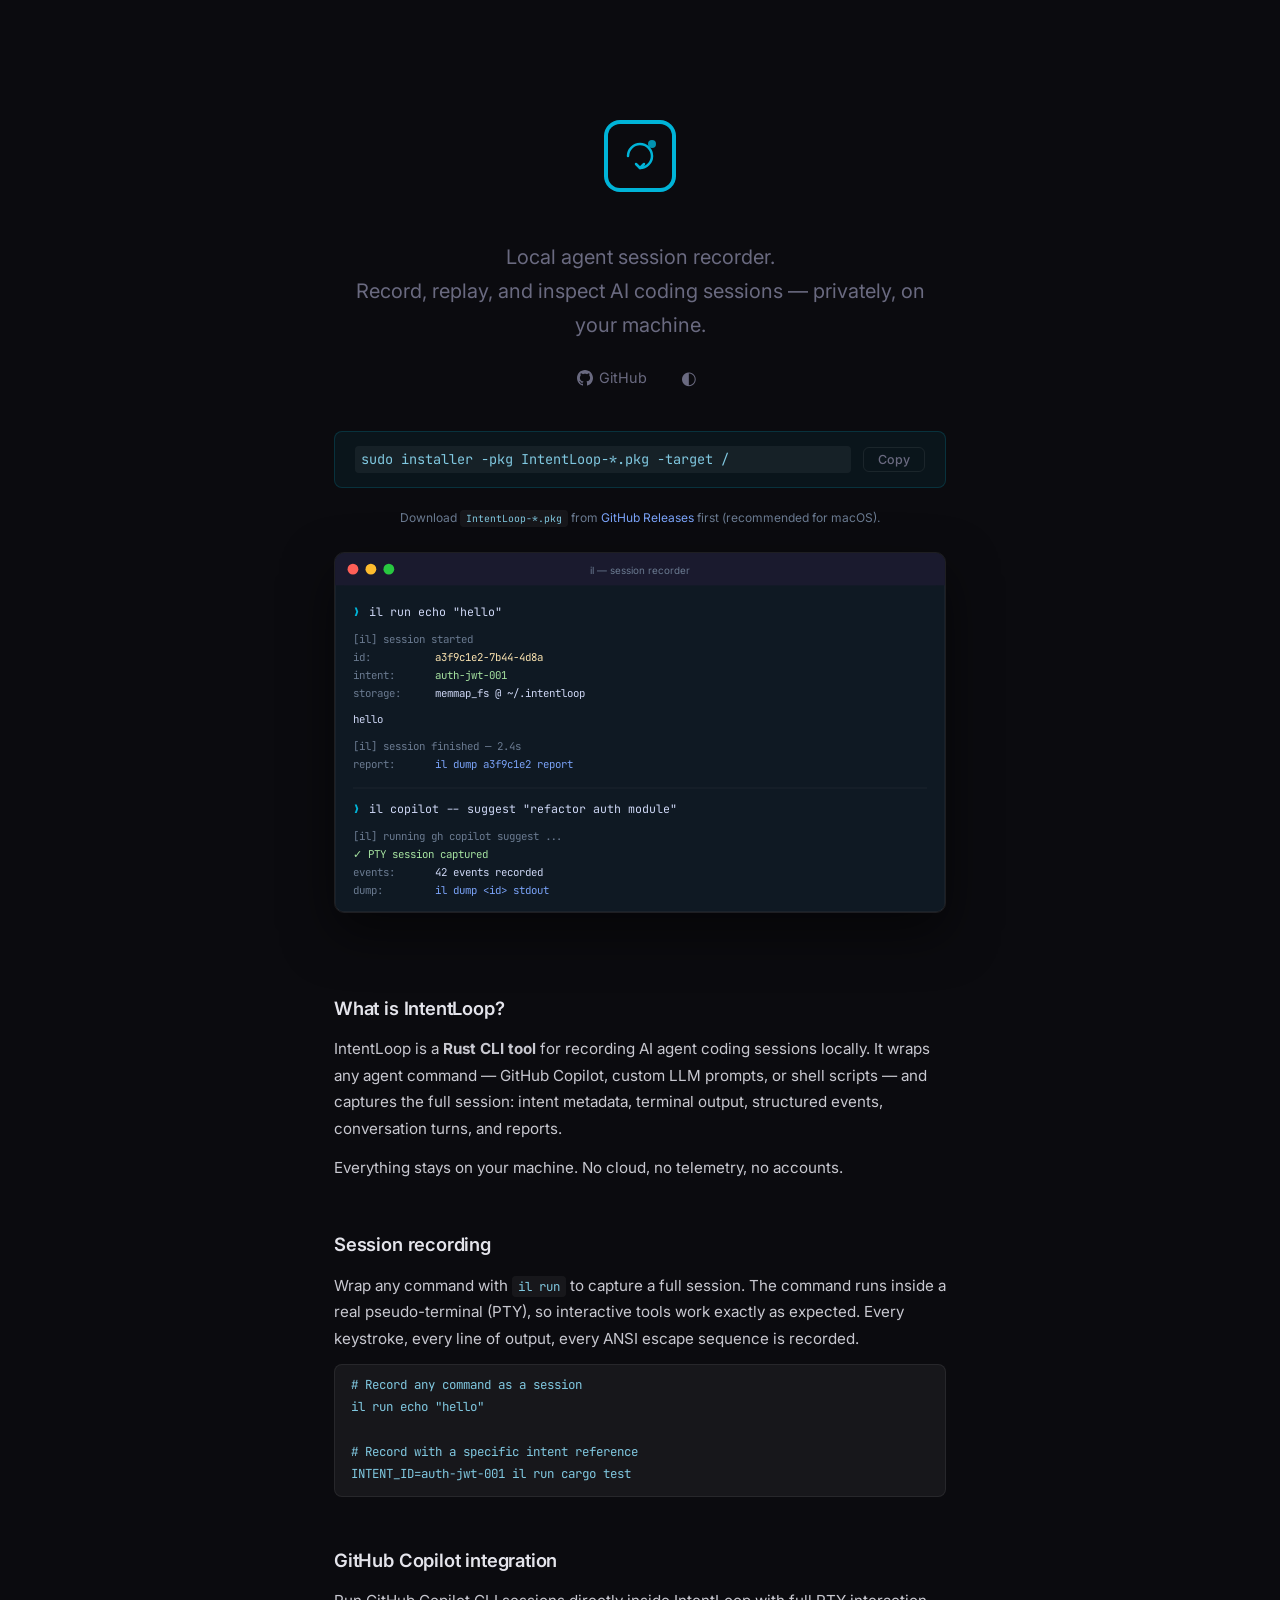
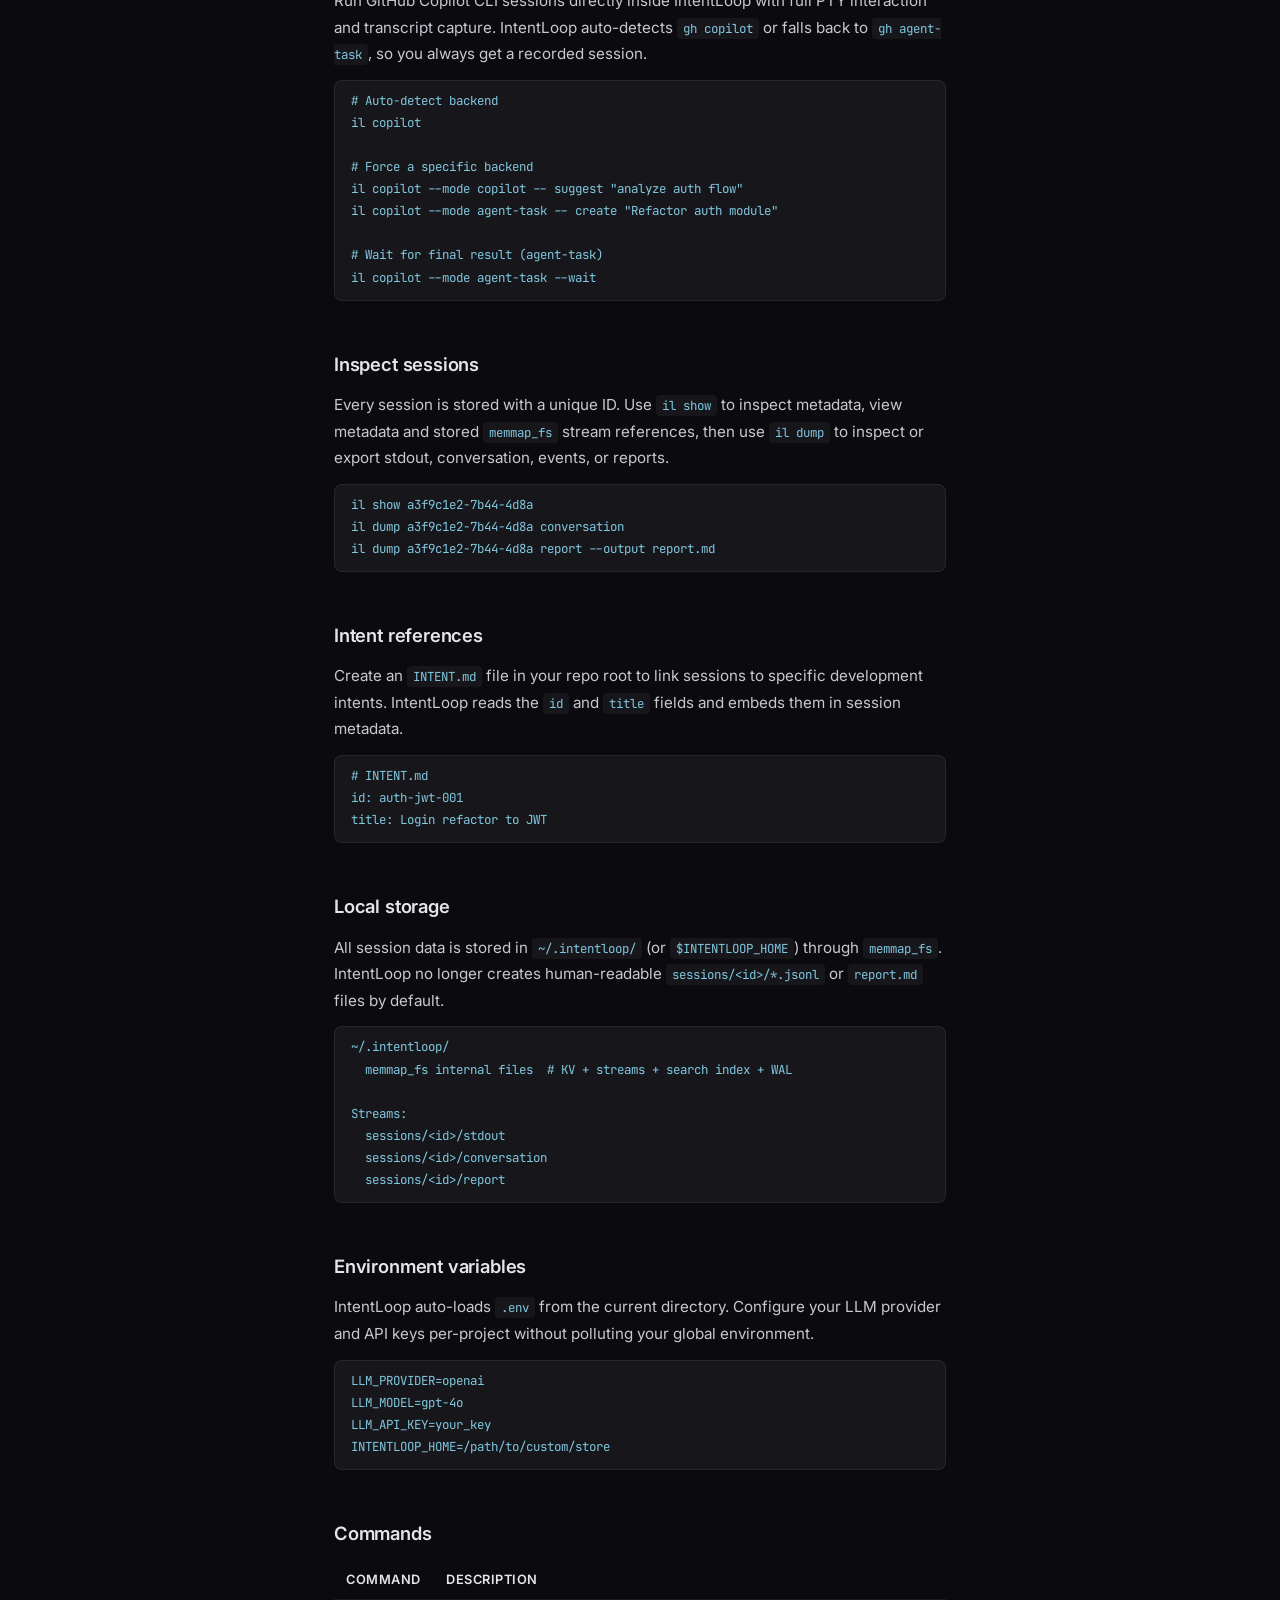
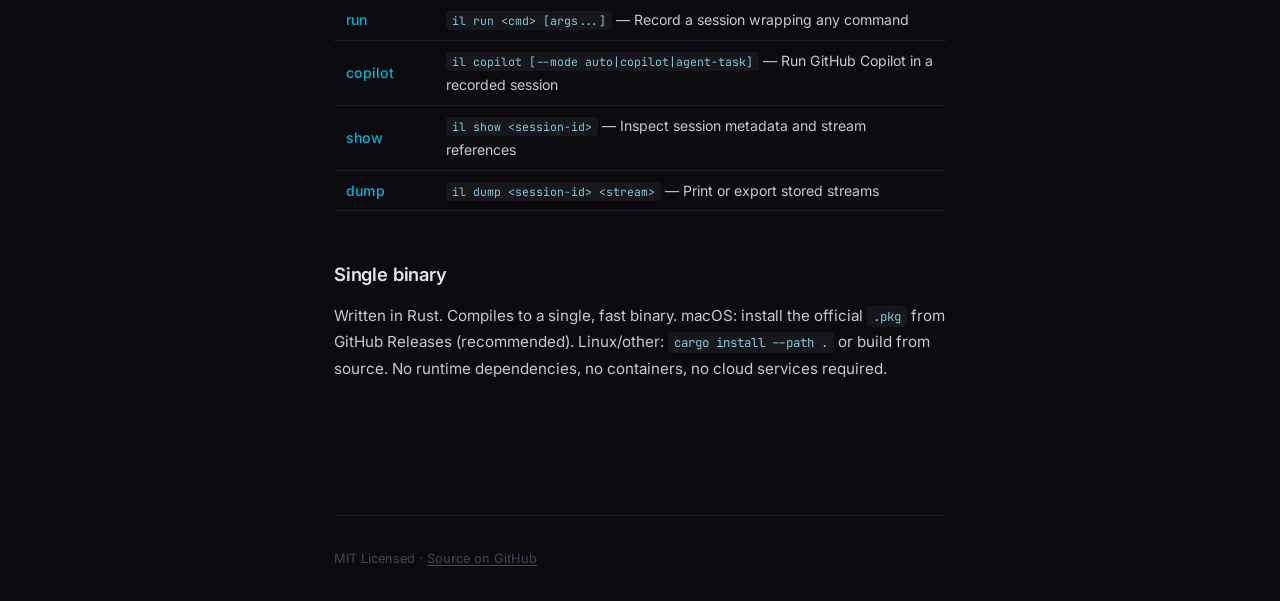
==== web/index.html @ 2d3e86d3 "Release v0.4.0 memmap storage" ====
<!DOCTYPE html>
<html lang="en" data-theme="dark">
<head>
  <meta charset="UTF-8">
  <meta name="viewport" content="width=device-width, initial-scale=1.0">
  <title>IntentLoop · Local Agent Session Recorder</title>
  <meta name="description" content="Record, replay, and inspect AI coding agent sessions locally. Wraps any agent CLI and captures structured session data.">
  <meta property="og:title" content="IntentLoop">
  <meta property="og:description" content="Local agent session recorder. Record, replay, and inspect AI coding sessions.">
  <meta property="og:url" content="https://intentloop.dev">
  <meta property="og:type" content="website">
  <link rel="icon" href="logo.svg">
  <link rel="preconnect" href="https://fonts.googleapis.com">
  <link rel="preconnect" href="https://fonts.gstatic.com" crossorigin>
  <link href="https://fonts.googleapis.com/css2?family=Inter:wght@300;400;500;600;700&family=JetBrains+Mono:wght@400;500;600&display=swap" rel="stylesheet">
  <link rel="stylesheet" href="styles.css">
</head>
<body>

  <main class="page">

    <!-- ── Hero ──────────────────────────────────────── -->
    <section class="hero">

      <!-- Logo -->
      <div class="logo">
        <img src="logo.svg" alt="IntentLoop" width="72" height="72">
      </div>

      <p class="hero-tagline">
        Local agent session recorder.<br>
        Record, replay, and inspect AI coding sessions — privately, on your machine.
      </p>

      <div class="hero-links">
        <a href="https://github.com/EeroEternal/IntentLoop" target="_blank" rel="noopener">
          <svg width="16" height="16" viewBox="0 0 24 24" fill="currentColor"><path d="M12 0c-6.626 0-12 5.373-12 12 0 5.302 3.438 9.8 8.207 11.387.599.111.793-.261.793-.577v-2.234c-3.338.726-4.033-1.416-4.033-1.416-.546-1.387-1.333-1.756-1.333-1.756-1.089-.745.083-.729.083-.729 1.205.084 1.839 1.237 1.839 1.237 1.07 1.834 2.807 1.304 3.492.997.107-.775.418-1.305.762-1.604-2.665-.305-5.467-1.334-5.467-5.931 0-1.311.469-2.381 1.236-3.221-.124-.303-.535-1.524.117-3.176 0 0 1.008-.322 3.301 1.23.957-.266 1.983-.399 3.003-.404 1.02.005 2.047.138 3.006.404 2.291-1.552 3.297-1.23 3.297-1.23.653 1.653.242 2.874.118 3.176.77.84 1.235 1.911 1.235 3.221 0 4.609-2.807 5.624-5.479 5.921.43.372.823 1.102.823 2.222v3.293c0 .319.192.694.801.576 4.765-1.589 8.199-6.086 8.199-11.386 0-6.627-5.373-12-12-12z"/></svg>
          GitHub
        </a>
        <button class="theme-btn" id="themeToggle" aria-label="Toggle theme">&#9680;</button>
      </div>

      <div class="install-block">
        <code class="install-code">sudo installer -pkg IntentLoop-*.pkg -target /</code>
        <button class="copy-btn" data-copy="sudo installer -pkg IntentLoop-*.pkg -target /">Copy</button>
      </div>
      <p style="text-align:center; margin:-12px 0 24px; font-size:0.75rem; color:#6a7a90;">Download <code>IntentLoop-*.pkg</code> from <a href="https://github.com/EeroEternal/IntentLoop/releases" target="_blank" style="color:#7aa2f7;">GitHub Releases</a> first (recommended for macOS).</p>

      <!-- Terminal mockup -->
      <div class="screenshot">
        <svg viewBox="0 0 680 400" xmlns="http://www.w3.org/2000/svg">
          <!-- Window frame -->
          <rect x="0" y="0" width="680" height="400" rx="10" fill="#0f1923" stroke="rgba(255,255,255,0.1)" stroke-width="1"/>

          <!-- Title bar -->
          <rect x="0" y="0" width="680" height="36" rx="10" fill="#1a1a2e"/>
          <rect x="0" y="18" width="680" height="18" fill="#1a1a2e"/>
          <!-- Traffic lights -->
          <circle cx="20" cy="18" r="6" fill="#ff5f57"/>
          <circle cx="40" cy="18" r="6" fill="#febc2e"/>
          <circle cx="60" cy="18" r="6" fill="#28c840"/>
          <text x="340" y="23" text-anchor="middle" font-family="Inter,sans-serif" font-size="11" fill="#6a7a90">il — session recorder</text>

          <!-- Run command -->
          <text x="20" y="70" font-family="JetBrains Mono,monospace" font-size="13" fill="#00b4d8">&#10095;</text>
          <text x="38" y="70" font-family="JetBrains Mono,monospace" font-size="13" fill="#cdd6f4">il run echo "hello"</text>

          <!-- Output: session started -->
          <text x="20" y="100" font-family="JetBrains Mono,monospace" font-size="12" fill="#6a7a90">[il] session started</text>
          <text x="20" y="120" font-family="JetBrains Mono,monospace" font-size="12" fill="#6a7a90">  id:      </text>
          <text x="112" y="120" font-family="JetBrains Mono,monospace" font-size="12" fill="#f9e2af">a3f9c1e2-7b44-4d8a</text>
          <text x="20" y="140" font-family="JetBrains Mono,monospace" font-size="12" fill="#6a7a90">  intent:  </text>
          <text x="112" y="140" font-family="JetBrains Mono,monospace" font-size="12" fill="#a6e3a1">auth-jwt-001</text>
          <text x="20" y="160" font-family="JetBrains Mono,monospace" font-size="12" fill="#6a7a90">  storage: </text>
          <text x="112" y="160" font-family="JetBrains Mono,monospace" font-size="12" fill="#cdd6f4">memmap_fs @ ~/.intentloop</text>

          <!-- Command output -->
          <text x="20" y="190" font-family="JetBrains Mono,monospace" font-size="12" fill="#cdd6f4">hello</text>

          <!-- Session finished -->
          <text x="20" y="220" font-family="JetBrains Mono,monospace" font-size="12" fill="#6a7a90">[il] session finished — 2.4s</text>
          <text x="20" y="240" font-family="JetBrains Mono,monospace" font-size="12" fill="#6a7a90">  report:  </text>
          <text x="112" y="240" font-family="JetBrains Mono,monospace" font-size="12" fill="#7aa2f7">il dump a3f9c1e2 report</text>

          <!-- Separator -->
          <line x1="20" y1="262" x2="660" y2="262" stroke="rgba(255,255,255,0.06)" stroke-width="1"/>

          <!-- Copilot command -->
          <text x="20" y="290" font-family="JetBrains Mono,monospace" font-size="13" fill="#00b4d8">&#10095;</text>
          <text x="38" y="290" font-family="JetBrains Mono,monospace" font-size="13" fill="#cdd6f4">il copilot -- suggest "refactor auth module"</text>

          <!-- Output -->
          <text x="20" y="320" font-family="JetBrains Mono,monospace" font-size="12" fill="#6a7a90">[il] running gh copilot suggest ...</text>
          <text x="20" y="340" font-family="JetBrains Mono,monospace" font-size="12" fill="#a6e3a1">✓ PTY session captured</text>
          <text x="20" y="360" font-family="JetBrains Mono,monospace" font-size="12" fill="#6a7a90">  events:  </text>
          <text x="112" y="360" font-family="JetBrains Mono,monospace" font-size="12" fill="#cdd6f4">42 events recorded</text>
          <text x="20" y="380" font-family="JetBrains Mono,monospace" font-size="12" fill="#6a7a90">  dump:    </text>
          <text x="112" y="380" font-family="JetBrains Mono,monospace" font-size="12" fill="#7aa2f7">il dump &lt;id&gt; stdout</text>
        </svg>
      </div>
    </section>

    <!-- ── Content ───────────────────────────────────── -->

    <section class="content">

      <h2>What is IntentLoop?</h2>
      <p>
        IntentLoop is a <strong>Rust CLI tool</strong> for recording AI agent coding sessions locally.
        It wraps any agent command — GitHub Copilot, custom LLM prompts, or shell scripts — and captures
        the full session: intent metadata, terminal output, structured events, conversation turns, and reports.
      </p>
      <p>
        Everything stays on your machine. No cloud, no telemetry, no accounts.
      </p>

      <h2>Session recording</h2>
      <p>
        Wrap any command with <code>il run</code> to capture a full session. The command runs inside
        a real pseudo-terminal (PTY), so interactive tools work exactly as expected. Every keystroke,
        every line of output, every ANSI escape sequence is recorded.
      </p>
      <div class="code-block config-block">
<pre><code># Record any command as a session
il run echo "hello"

# Record with a specific intent reference
INTENT_ID=auth-jwt-001 il run cargo test</code></pre>
      </div>

      <h2>GitHub Copilot integration</h2>
      <p>
        Run GitHub Copilot CLI sessions directly inside IntentLoop with full PTY interaction and transcript capture.
        IntentLoop auto-detects <code>gh copilot</code> or falls back to <code>gh agent-task</code>, so you
        always get a recorded session.
      </p>
      <div class="code-block config-block">
<pre><code># Auto-detect backend
il copilot

# Force a specific backend
il copilot --mode copilot -- suggest "analyze auth flow"
il copilot --mode agent-task -- create "Refactor auth module"

# Wait for final result (agent-task)
il copilot --mode agent-task --wait</code></pre>
      </div>

      <h2>Inspect sessions</h2>
      <p>
        Every session is stored with a unique ID. Use <code>il show</code> to inspect metadata,
        view metadata and stored <code>memmap_fs</code> stream references, then use <code>il dump</code>
        to inspect or export stdout, conversation, events, or reports.
      </p>
      <div class="code-block config-block">
<pre><code>il show a3f9c1e2-7b44-4d8a
il dump a3f9c1e2-7b44-4d8a conversation
il dump a3f9c1e2-7b44-4d8a report --output report.md</code></pre>
      </div>

      <h2>Intent references</h2>
      <p>
        Create an <code>INTENT.md</code> file in your repo root to link sessions to specific development intents.
        IntentLoop reads the <code>id</code> and <code>title</code> fields and embeds them in session metadata.
      </p>
      <div class="code-block config-block">
<pre><code># INTENT.md
id: auth-jwt-001
title: Login refactor to JWT</code></pre>
      </div>

      <h2>Local storage</h2>
      <p>
        All session data is stored in <code>~/.intentloop/</code> (or <code>$INTENTLOOP_HOME</code>)
        through <code>memmap_fs</code>. IntentLoop no longer creates human-readable
        <code>sessions/&lt;id&gt;/*.jsonl</code> or <code>report.md</code> files by default.
      </p>
      <div class="code-block config-block">
<pre><code>~/.intentloop/
  memmap_fs internal files  # KV + streams + search index + WAL

Streams:
  sessions/&lt;id&gt;/stdout
  sessions/&lt;id&gt;/conversation
  sessions/&lt;id&gt;/report</code></pre>
      </div>

      <h2>Environment variables</h2>
      <p>
        IntentLoop auto-loads <code>.env</code> from the current directory. Configure your LLM provider
        and API keys per-project without polluting your global environment.
      </p>
      <div class="code-block config-block">
<pre><code>LLM_PROVIDER=openai
LLM_MODEL=gpt-4o
LLM_API_KEY=your_key
INTENTLOOP_HOME=/path/to/custom/store</code></pre>
      </div>

      <h2>Commands</h2>
      <table class="shortcuts-table">
        <thead>
          <tr><th>Command</th><th>Description</th></tr>
        </thead>
        <tbody>
          <tr><td>run</td><td><code>il run &lt;cmd&gt; [args...]</code> — Record a session wrapping any command</td></tr>
          <tr><td>copilot</td><td><code>il copilot [--mode auto|copilot|agent-task]</code> — Run GitHub Copilot in a recorded session</td></tr>
          <tr><td>show</td><td><code>il show &lt;session-id&gt;</code> — Inspect session metadata and stream references</td></tr>
          <tr><td>dump</td><td><code>il dump &lt;session-id&gt; &lt;stream&gt;</code> — Print or export stored streams</td></tr>
        </tbody>
      </table>

      <h2>Single binary</h2>
      <p>
        Written in Rust. Compiles to a single, fast binary. macOS: install the official <code>.pkg</code> from GitHub Releases (recommended). Linux/other: <code>cargo install --path .</code> or build from source.
        No runtime dependencies, no containers, no cloud services required.
      </p>

    </section>

    <!-- ── Footer ─────────────────────────────────────── -->
    <footer class="footer">
      <p>MIT Licensed &middot; <a href="https://github.com/EeroEternal/IntentLoop" target="_blank" rel="noopener">Source on GitHub</a></p>
    </footer>

  </main>

  <script src="script.js"></script>
</body>
</html>
---- web/styles.css ----
/* ═══════════════════════════════════════════════════════════════
   intentloop.dev — Modern SaaS-inspired landing page
   Dual theme: Dark / Light Blue
   ═══════════════════════════════════════════════════════════════ */

*, *::before, *::after {
  margin: 0;
  padding: 0;
  box-sizing: border-box;
}

/* ── Variables ──────────────────────────────────────────────── */
:root {
  --font-sans: 'Inter', -apple-system, BlinkMacSystemFont, 'Segoe UI', sans-serif;
  --font-mono: 'JetBrains Mono', 'Fira Code', monospace;
  --transition: 0.25s ease;
  --content-width: 660px;
}

/* ── Dark Theme ─────────────────────────────────────────────── */
[data-theme="dark"] {
  --bg: #0b0b0f;
  --text: #c8c8d0;
  --text-muted: #6a6a80;
  --heading: #e4e4eb;
  --accent: #00b4d8;
  --accent-dim: rgba(0, 180, 216, 0.12);
  --link: #00a5c8;
  --link-hover: #33c8e8;
  --border: rgba(255, 255, 255, 0.07);
  --code-bg: rgba(255, 255, 255, 0.05);
  --code-text: #80c8e0;
  --install-bg: rgba(0, 180, 216, 0.06);
  --install-border: rgba(0, 180, 216, 0.18);
  --terminal-bg: #0f1923;
  --terminal-text: #cdd6f4;
  --terminal-muted: #6a7a90;
  --terminal-accent: #00b4d8;
  --footer-text: #44445a;
}

/* ── Light Theme ────────────────────────────────────────────── */
[data-theme="light"] {
  --bg: #f8fafb;
  --text: #3a4a54;
  --text-muted: #7a8a94;
  --heading: #1a2a34;
  --accent: #0090b0;
  --accent-dim: rgba(0, 144, 176, 0.10);
  --link: #007a96;
  --link-hover: #00b4d8;
  --border: rgba(0, 0, 0, 0.08);
  --code-bg: rgba(0, 0, 0, 0.04);
  --code-text: #006a84;
  --install-bg: rgba(0, 144, 176, 0.06);
  --install-border: rgba(0, 144, 176, 0.20);
  --terminal-bg: #eaf3f6;
  --terminal-text: #3a4a54;
  --terminal-muted: #7a8a94;
  --terminal-accent: #0090b0;
  --footer-text: #8a9aa4;
}

/* ── Base ───────────────────────────────────────────────────── */
html {
  scroll-behavior: smooth;
  -webkit-font-smoothing: antialiased;
}

body {
  font-family: var(--font-sans);
  background: var(--bg);
  color: var(--text);
  line-height: 1.7;
  transition: background var(--transition), color var(--transition);
}

a {
  color: var(--link);
  text-decoration: none;
  transition: color var(--transition);
}

a:hover {
  color: var(--link-hover);
}

code {
  font-family: var(--font-mono);
  font-size: 0.82em;
  background: var(--code-bg);
  color: var(--code-text);
  padding: 2px 6px;
  border-radius: 4px;
}

::selection {
  background: var(--accent-dim);
}

/* ── Page Container ─────────────────────────────────────────── */
.page {
  max-width: var(--content-width);
  margin: 0 auto;
  padding: 0 24px;
}

/* ── Hero ───────────────────────────────────────────────────── */
.hero {
  padding-top: 120px;
  margin-bottom: 80px;
  text-align: center;
}

.logo {
  color: var(--accent);
  margin-bottom: 40px;
}

.logo img {
  width: 72px;
  height: 72px;
}

.hero-tagline {
  font-size: 1.25rem;
  color: var(--text-muted);
  line-height: 1.7;
  margin-bottom: 24px;
  font-weight: 400;
}

.hero-links {
  display: flex;
  align-items: center;
  justify-content: center;
  gap: 28px;
  margin-bottom: 40px;
  font-size: 0.9rem;
}

.hero-links a {
  display: flex;
  align-items: center;
  gap: 6px;
  color: var(--text-muted);
  transition: color var(--transition);
}

.hero-links a:hover {
  color: var(--text);
}

.theme-btn {
  background: none;
  border: none;
  color: var(--text-muted);
  font-size: 1.1rem;
  cursor: pointer;
  padding: 2px 6px;
  border-radius: 4px;
  transition: all var(--transition);
  line-height: 1;
}

.theme-btn:hover {
  color: var(--accent);
}

/* ── Install Block ──────────────────────────────────────────── */
.install-block {
  display: flex;
  align-items: center;
  justify-content: center;
  gap: 12px;
  background: var(--install-bg);
  border: 1px solid var(--install-border);
  border-radius: 8px;
  padding: 14px 20px;
  margin-bottom: 32px;
}

.install-code {
  font-size: 0.85rem;
  flex: 1;
  text-align: left;
  white-space: nowrap;
  overflow: hidden;
  text-overflow: ellipsis;
}

.copy-btn {
  background: none;
  border: 1px solid var(--border);
  color: var(--text-muted);
  cursor: pointer;
  padding: 4px 14px;
  border-radius: 6px;
  transition: all var(--transition);
  flex-shrink: 0;
  font-family: var(--font-sans);
  font-size: 0.78rem;
  font-weight: 500;
}

.copy-btn:hover {
  color: var(--text);
  border-color: var(--text-muted);
}

/* ── Screenshot ───────────────────────────────────────────────── */
.screenshot {
  border-radius: 10px;
  overflow: hidden;
  margin-bottom: 0;
  box-shadow: 0 20px 50px rgba(0, 0, 0, 0.5);
  border: 1px solid rgba(255, 255, 255, 0.08);
}

.screenshot svg {
  display: block;
  width: 100%;
  height: auto;
}

/* ── Content ────────────────────────────────────────────────── */
.content {
  padding-bottom: 80px;
}

.content h2 {
  font-size: 1.15rem;
  font-weight: 600;
  color: var(--heading);
  margin-top: 48px;
  margin-bottom: 12px;
  letter-spacing: -0.01em;
}

.content h2:first-child {
  margin-top: 64px;
}

.content p {
  font-size: 0.95rem;
  color: var(--text);
  line-height: 1.75;
  margin-bottom: 12px;
}

.code-block {
  background: var(--code-bg);
  border: 1px solid var(--border);
  border-radius: 8px;
  padding: 10px 16px;
  margin-bottom: 12px;
  overflow-x: auto;
}

.code-block code {
  font-size: 0.8rem;
  background: none;
  padding: 0;
  color: var(--text);
  white-space: nowrap;
}

.config-block pre {
  margin: 0;
}

.config-block code {
  font-size: 0.78rem;
  line-height: 1.6;
  white-space: pre;
  color: var(--code-text);
}

/* ── Shortcuts Table ─────────────────────────────────────────── */
.shortcuts-table {
  width: 100%;
  border-collapse: collapse;
  margin-top: 12px;
  margin-bottom: 16px;
  font-size: 0.88rem;
}

.shortcuts-table th,
.shortcuts-table td {
  text-align: left;
  padding: 8px 12px;
  border-bottom: 1px solid var(--border);
}

.shortcuts-table th {
  font-weight: 600;
  color: var(--heading);
  font-size: 0.8rem;
  text-transform: uppercase;
  letter-spacing: 0.04em;
}

.shortcuts-table td:first-child {
  color: var(--accent);
  font-weight: 500;
  white-space: nowrap;
  width: 100px;
}

.shortcuts-table td:last-child {
  color: var(--text);
}

/* ── Footer ─────────────────────────────────────────────────── */
.footer {
  border-top: 1px solid var(--border);
  padding: 32px 0;
  margin-top: 40px;
}

.footer p {
  font-size: 0.8rem;
  color: var(--footer-text);
}

.footer a {
  color: var(--footer-text);
  text-decoration: underline;
  text-underline-offset: 2px;
}

.footer a:hover {
  color: var(--text);
}

/* ── Responsive ─────────────────────────────────────────────── */
@media (max-width: 640px) {
  .page {
    padding: 0 20px;
  }

  .hero {
    padding-top: 48px;
  }

  .install-block {
    padding: 10px 12px;
  }

  .install-code {
    font-size: 0.72rem;
  }

  .shortcuts-table td:first-child {
    width: auto;
  }

  .config-block code {
    font-size: 0.7rem;
  }
}
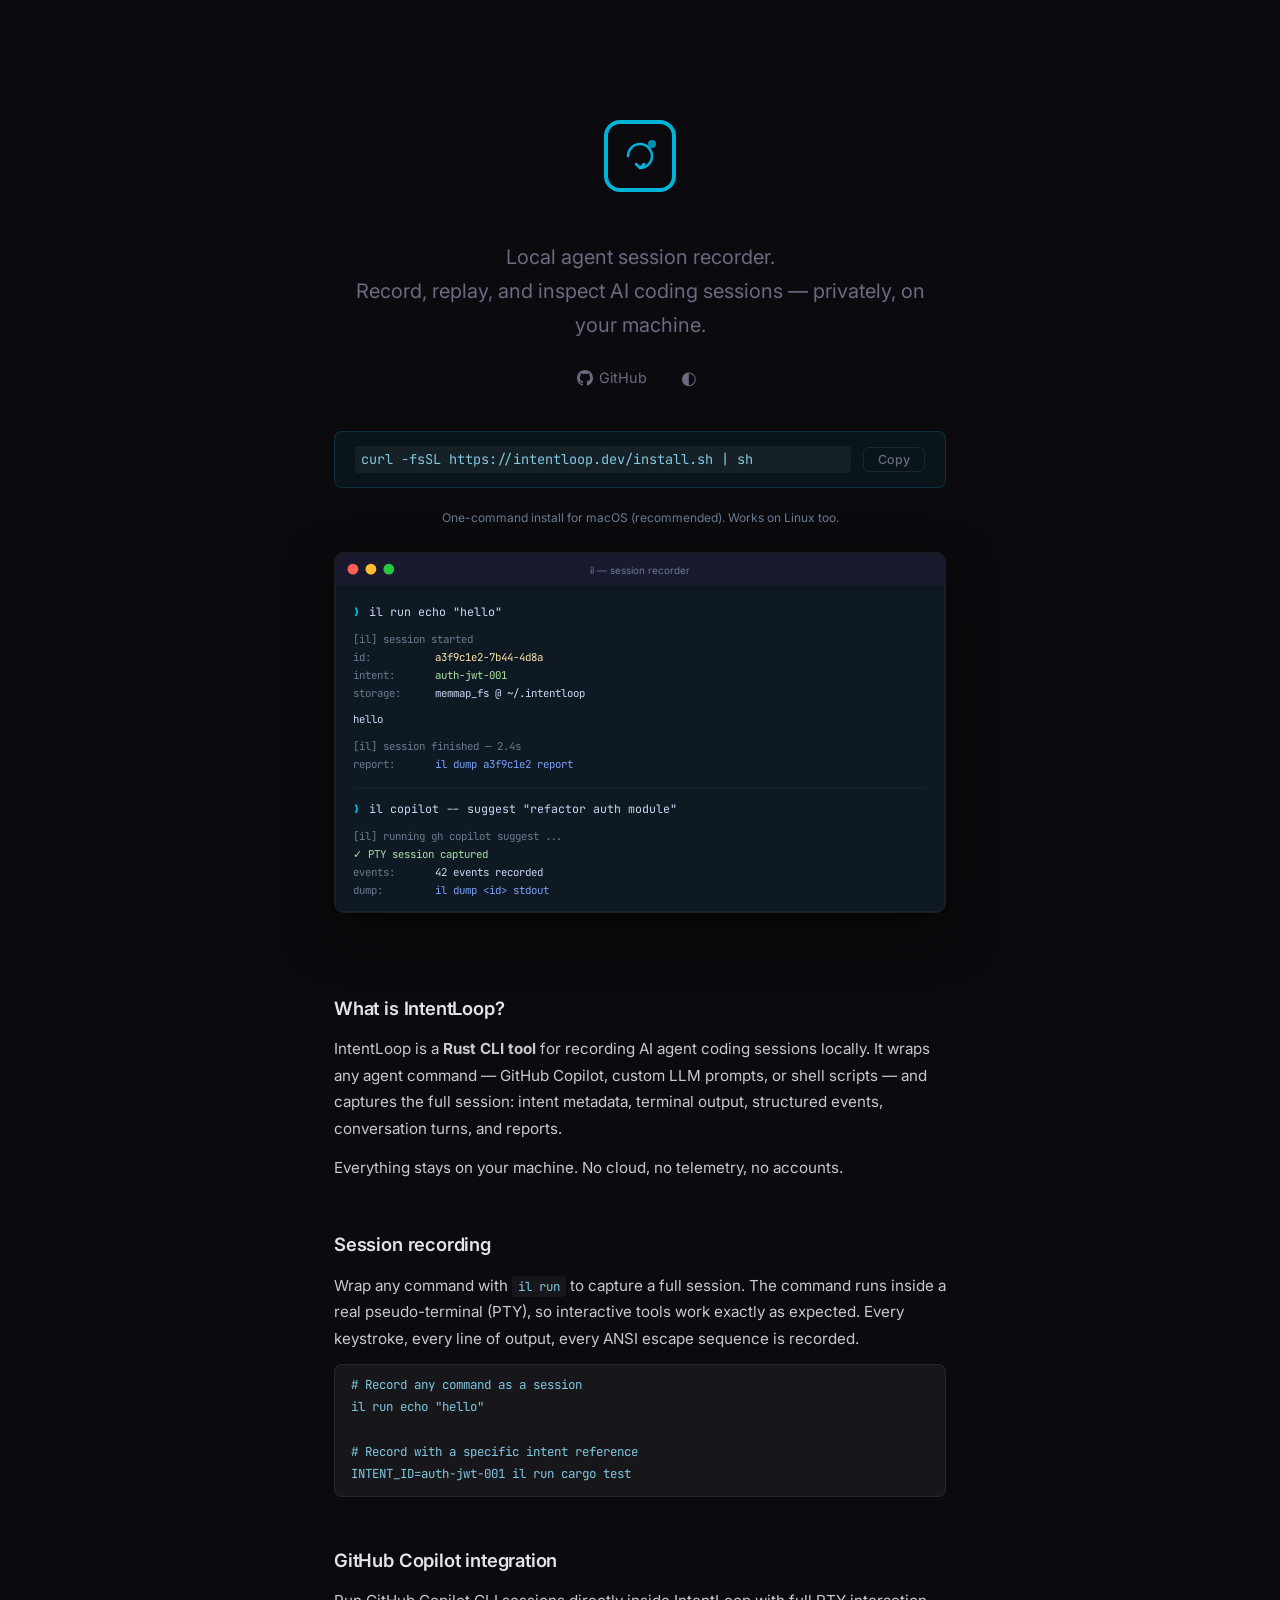
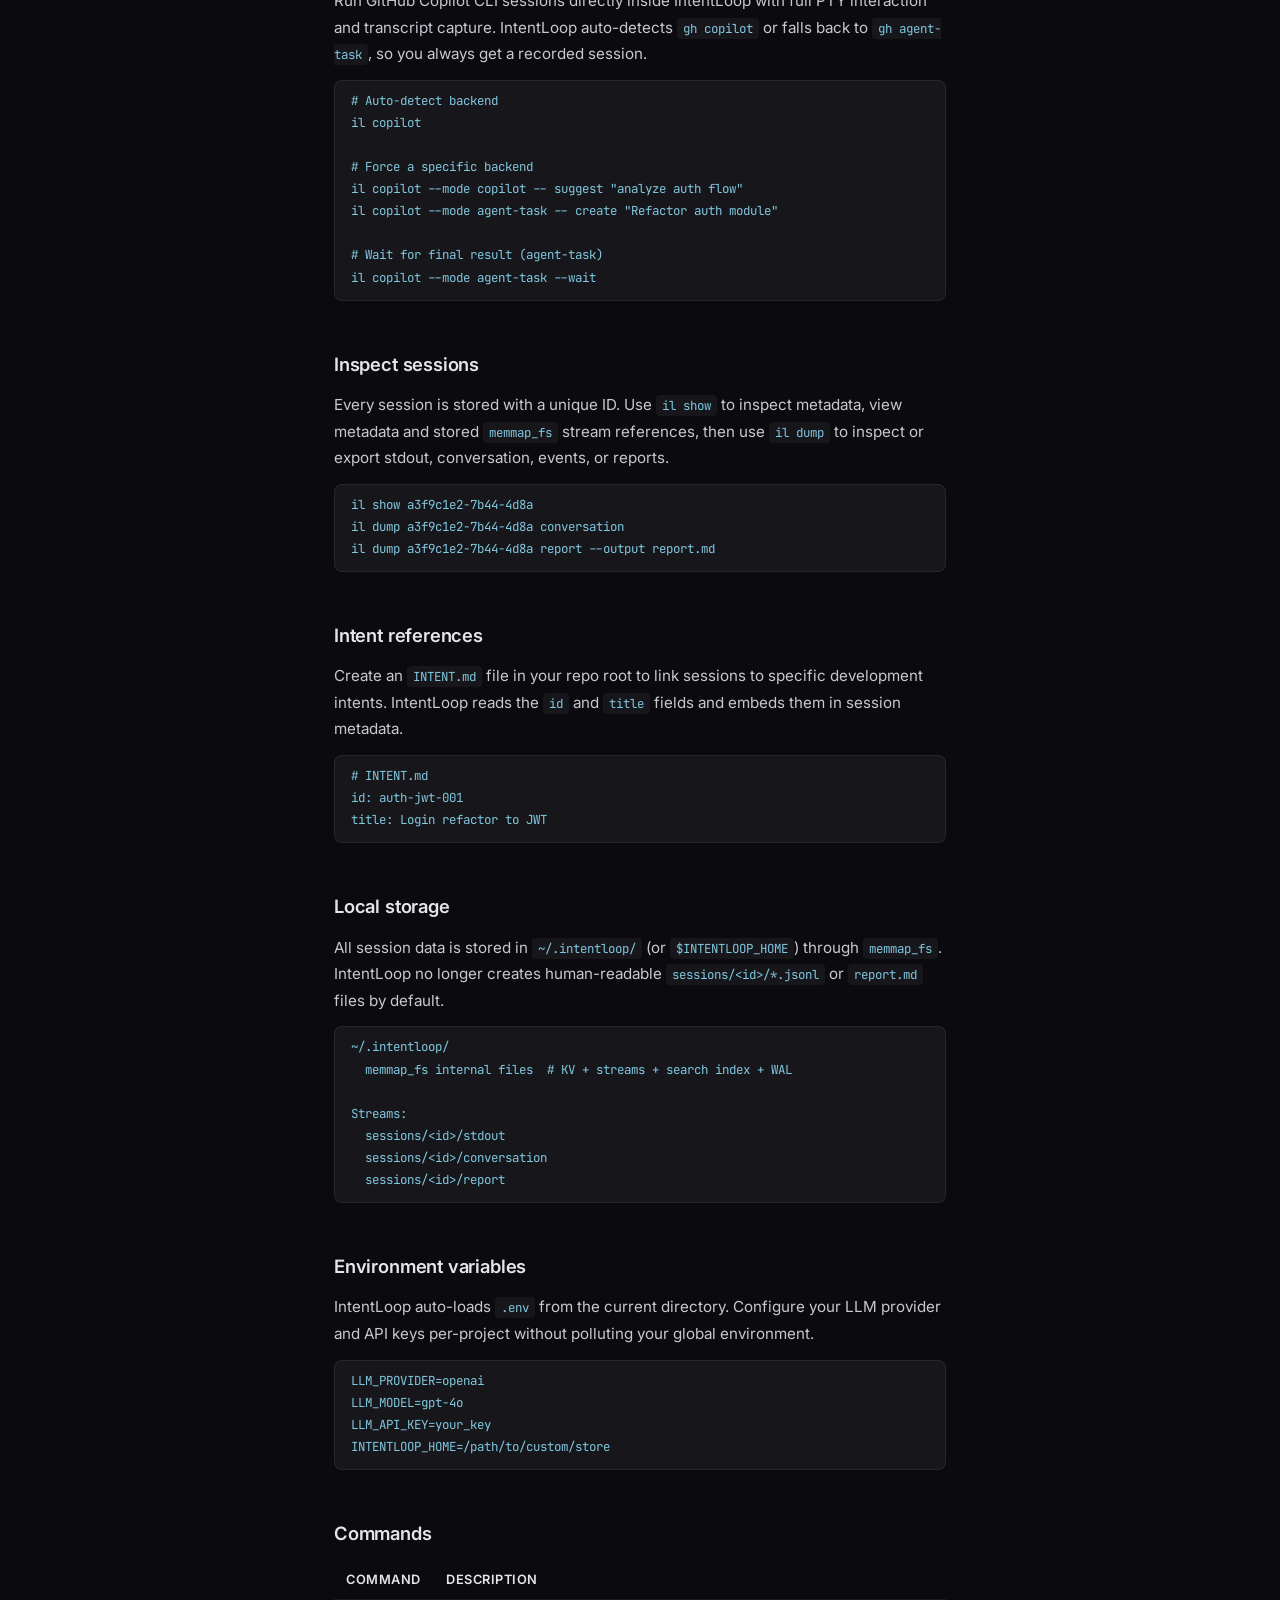
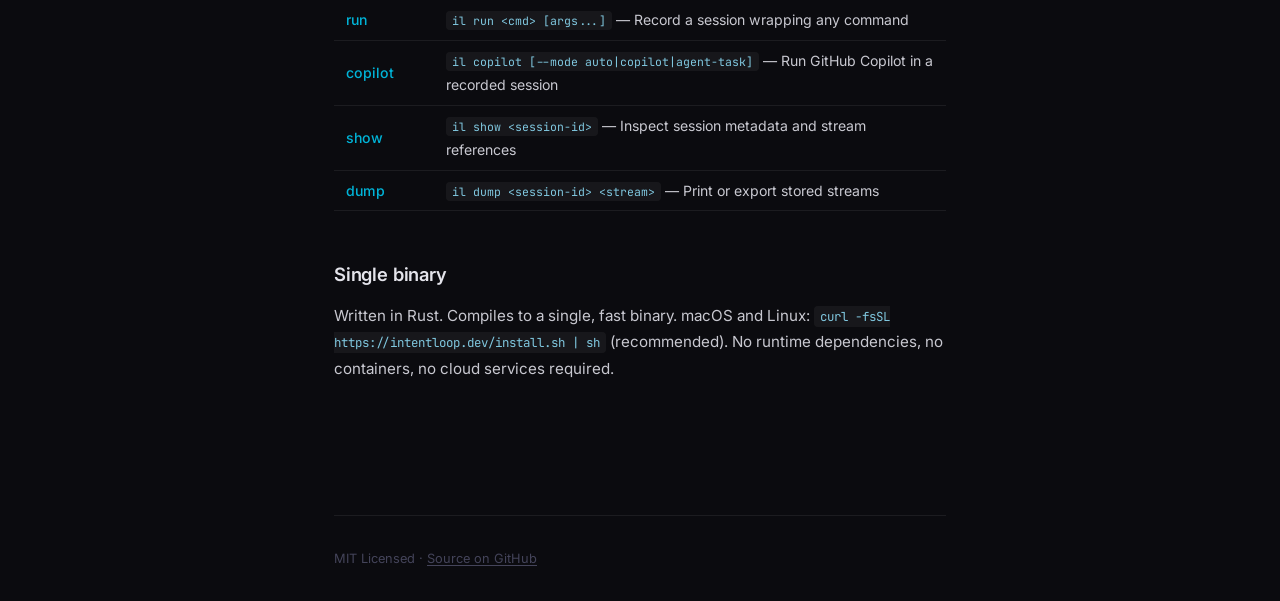
==== commit 2fe5fa0d: "chore(site): add one-command installer + Cloudflare Pages config - Add install.sh (one-liner: macOS " ====
--- a/web/index.html
+++ b/web/index.html
@@ -41,10 +41,12 @@
       </div>
 
       <div class="install-block">
-        <code class="install-code">sudo installer -pkg IntentLoop-*.pkg -target /</code>
-        <button class="copy-btn" data-copy="sudo installer -pkg IntentLoop-*.pkg -target /">Copy</button>
-      </div>
-      <p style="text-align:center; margin:-12px 0 24px; font-size:0.75rem; color:#6a7a90;">Download <code>IntentLoop-*.pkg</code> from <a href="https://github.com/EeroEternal/IntentLoop/releases" target="_blank" style="color:#7aa2f7;">GitHub Releases</a> first (recommended for macOS).</p>
+        <code class="install-code">curl -fsSL https://intentloop.dev/install.sh | sh</code>
+        <button class="copy-btn" data-copy="curl -fsSL https://intentloop.dev/install.sh | sh">Copy</button>
+      </div>
+      <p style="text-align:center; margin:-12px 0 24px; font-size:0.75rem; color:#6a7a90;">
+        One-command install for macOS (recommended). Works on Linux too.
+      </p>
 
       <!-- Terminal mockup -->
       <div class="screenshot">
@@ -212,7 +214,7 @@
 
       <h2>Single binary</h2>
       <p>
-        Written in Rust. Compiles to a single, fast binary. macOS: install the official <code>.pkg</code> from GitHub Releases (recommended). Linux/other: <code>cargo install --path .</code> or build from source.
+        Written in Rust. Compiles to a single, fast binary. macOS and Linux: <code>curl -fsSL https://intentloop.dev/install.sh | sh</code> (recommended).
         No runtime dependencies, no containers, no cloud services required.
       </p>
 
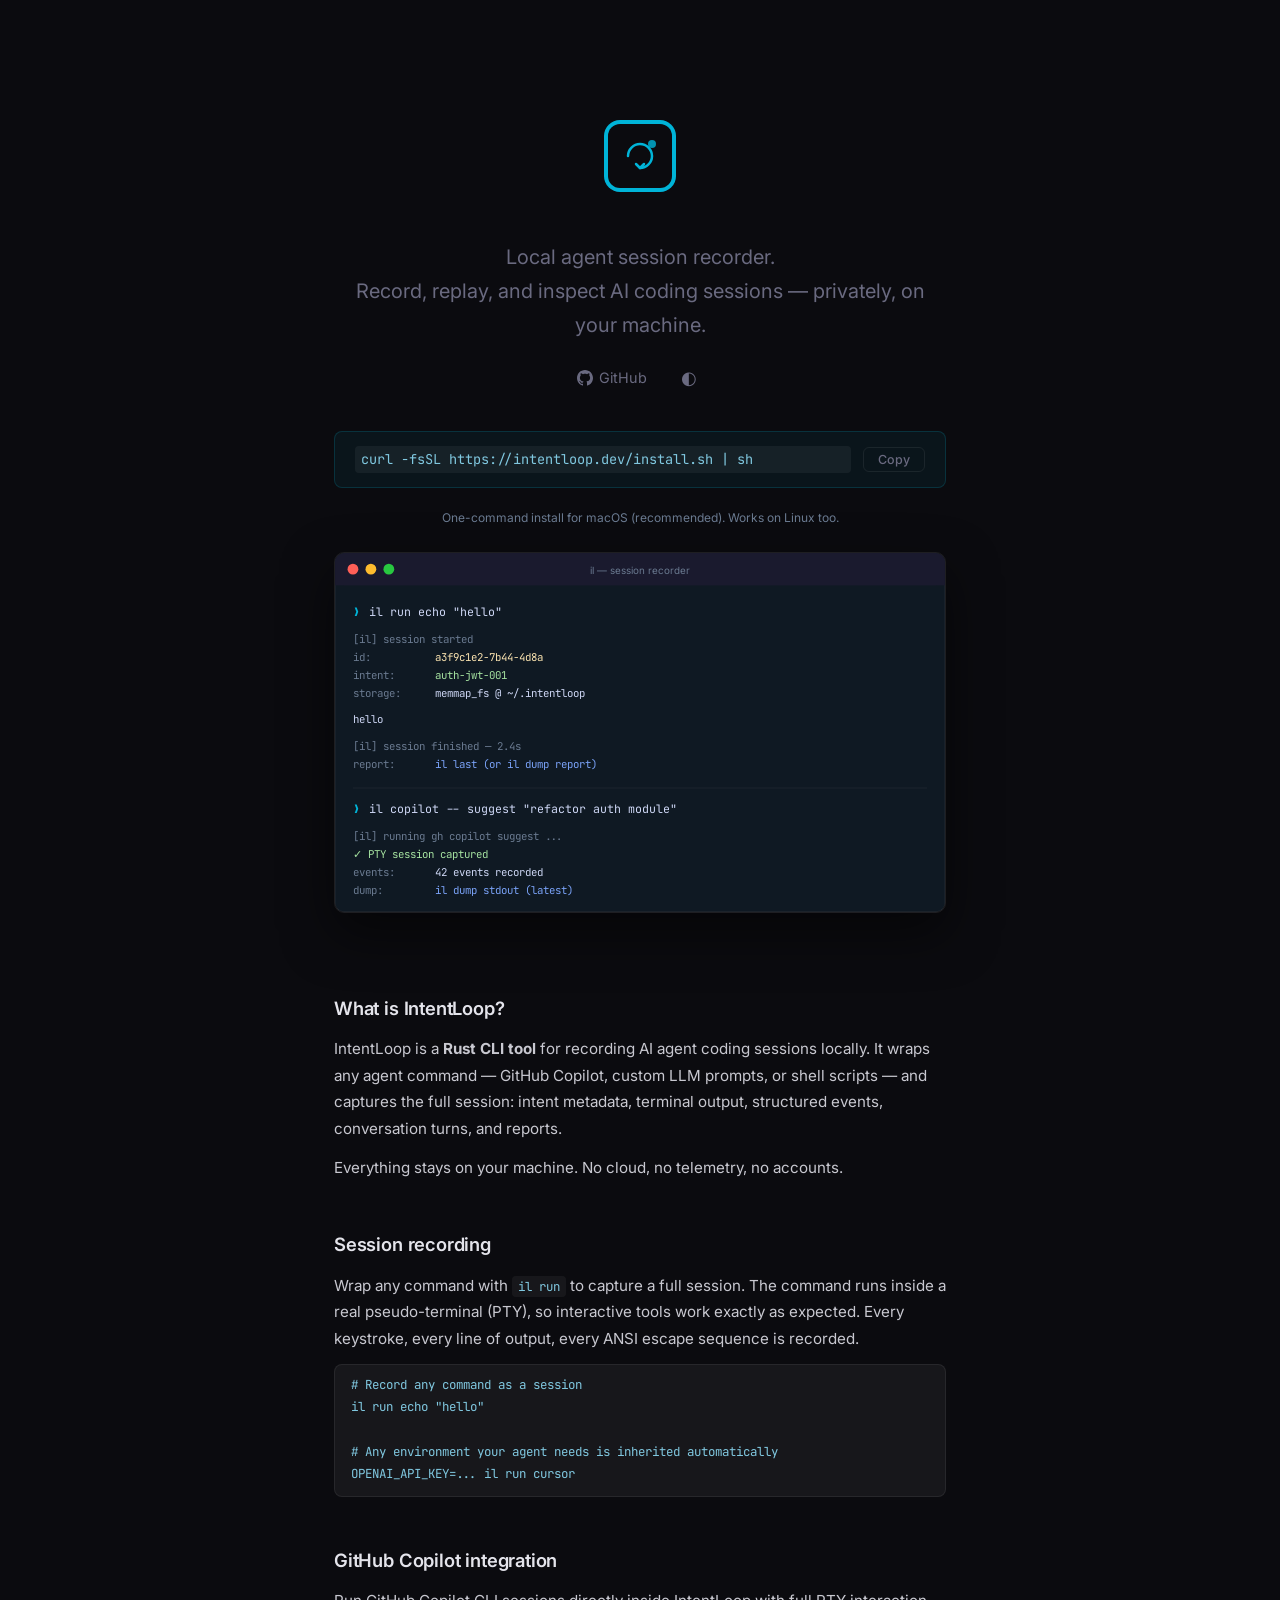
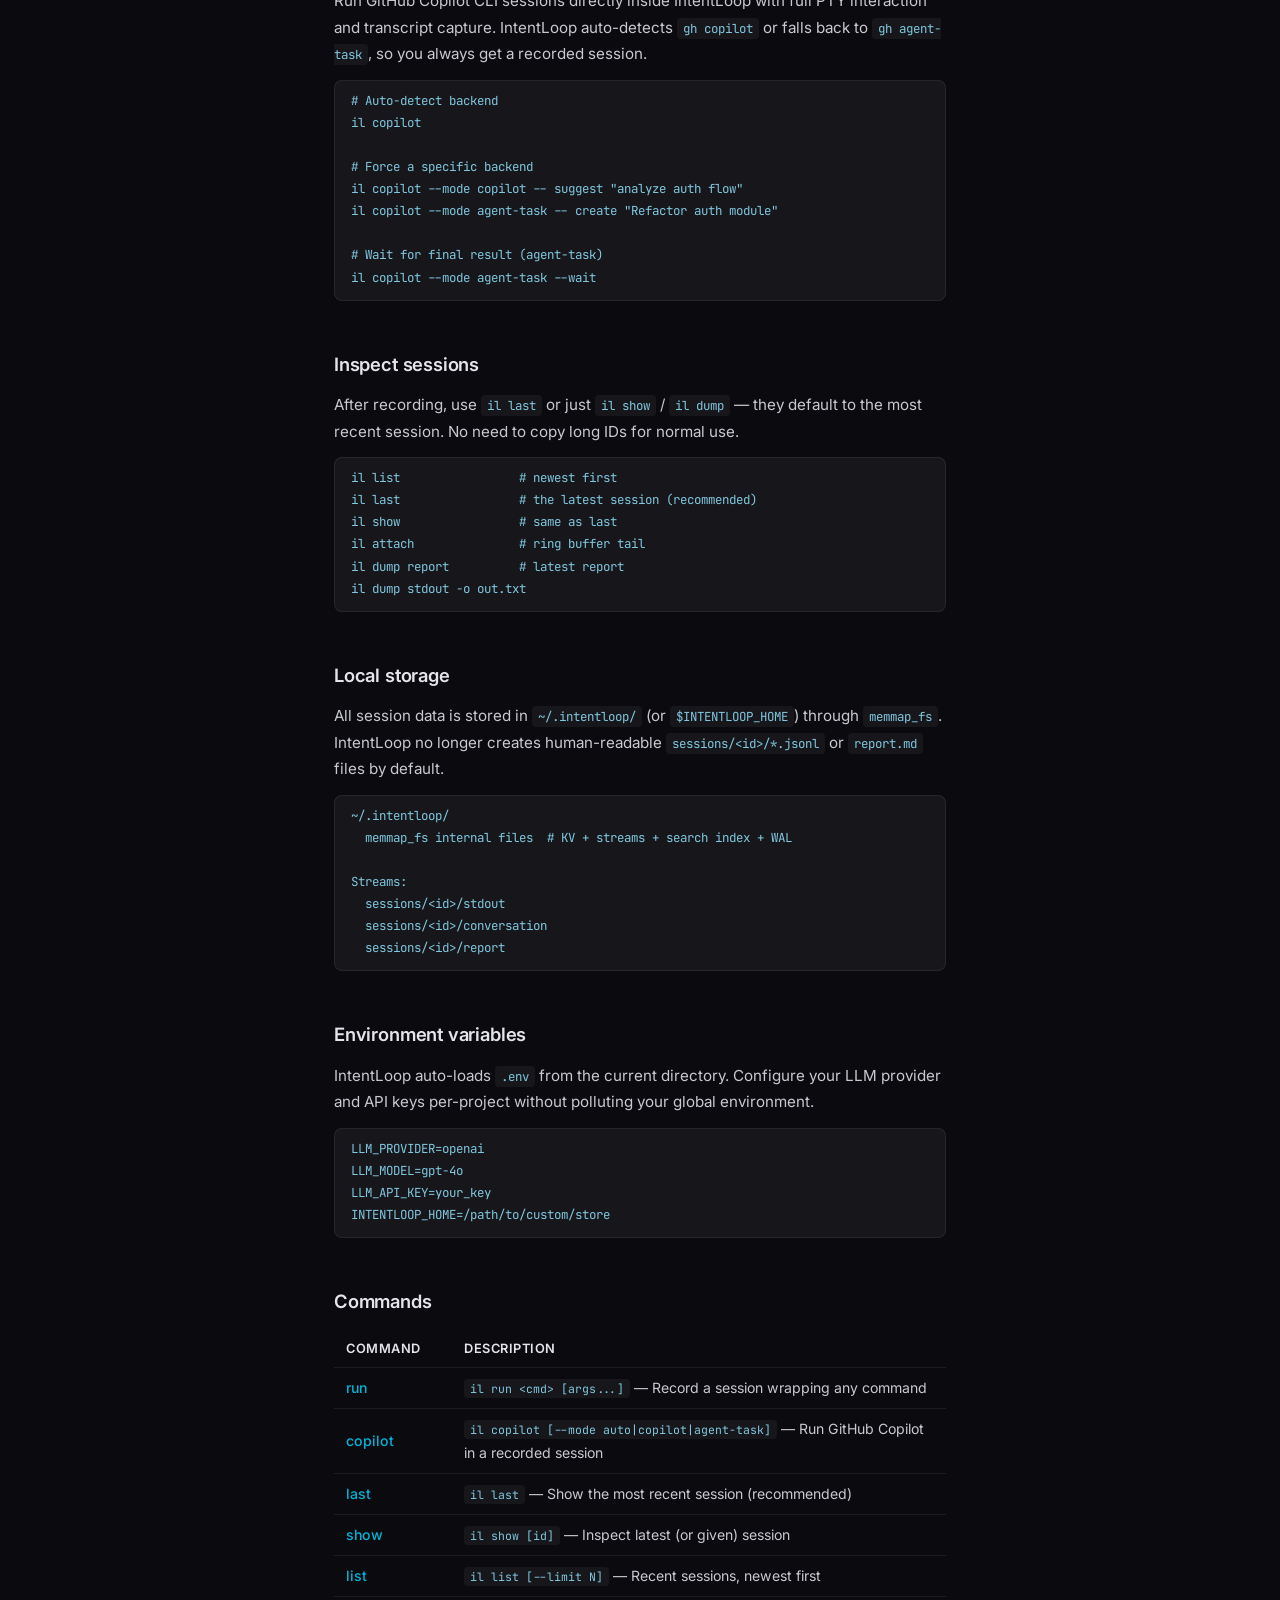
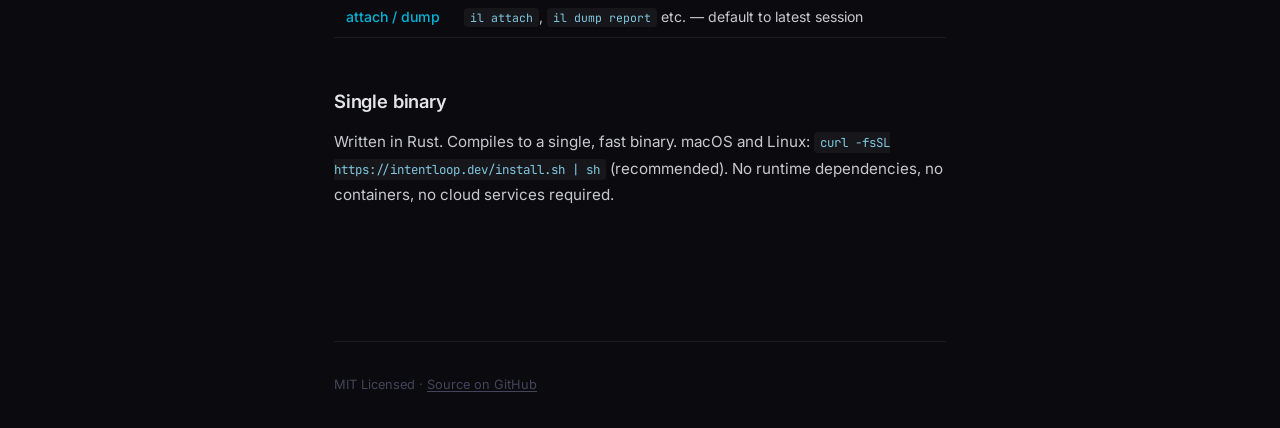
==== commit 694cf29c: "docs: update all documentation to match the new effortless post-session inspection (no more long IDs" ====
--- a/web/index.html
+++ b/web/index.html
@@ -82,7 +82,7 @@
           <!-- Session finished -->
           <text x="20" y="220" font-family="JetBrains Mono,monospace" font-size="12" fill="#6a7a90">[il] session finished — 2.4s</text>
           <text x="20" y="240" font-family="JetBrains Mono,monospace" font-size="12" fill="#6a7a90">  report:  </text>
-          <text x="112" y="240" font-family="JetBrains Mono,monospace" font-size="12" fill="#7aa2f7">il dump a3f9c1e2 report</text>
+          <text x="112" y="240" font-family="JetBrains Mono,monospace" font-size="12" fill="#7aa2f7">il last   (or il dump report)</text>
 
           <!-- Separator -->
           <line x1="20" y1="262" x2="660" y2="262" stroke="rgba(255,255,255,0.06)" stroke-width="1"/>
@@ -97,7 +97,7 @@
           <text x="20" y="360" font-family="JetBrains Mono,monospace" font-size="12" fill="#6a7a90">  events:  </text>
           <text x="112" y="360" font-family="JetBrains Mono,monospace" font-size="12" fill="#cdd6f4">42 events recorded</text>
           <text x="20" y="380" font-family="JetBrains Mono,monospace" font-size="12" fill="#6a7a90">  dump:    </text>
-          <text x="112" y="380" font-family="JetBrains Mono,monospace" font-size="12" fill="#7aa2f7">il dump &lt;id&gt; stdout</text>
+          <text x="112" y="380" font-family="JetBrains Mono,monospace" font-size="12" fill="#7aa2f7">il dump stdout   (latest)</text>
         </svg>
       </div>
     </section>
@@ -126,8 +126,8 @@
 <pre><code># Record any command as a session
 il run echo "hello"
 
-# Record with a specific intent reference
-INTENT_ID=auth-jwt-001 il run cargo test</code></pre>
+# Any environment your agent needs is inherited automatically
+OPENAI_API_KEY=... il run cursor</code></pre>
       </div>
 
       <h2>GitHub Copilot integration</h2>
@@ -150,25 +150,16 @@
 
       <h2>Inspect sessions</h2>
       <p>
-        Every session is stored with a unique ID. Use <code>il show</code> to inspect metadata,
-        view metadata and stored <code>memmap_fs</code> stream references, then use <code>il dump</code>
-        to inspect or export stdout, conversation, events, or reports.
-      </p>
-      <div class="code-block config-block">
-<pre><code>il show a3f9c1e2-7b44-4d8a
-il dump a3f9c1e2-7b44-4d8a conversation
-il dump a3f9c1e2-7b44-4d8a report --output report.md</code></pre>
-      </div>
-
-      <h2>Intent references</h2>
-      <p>
-        Create an <code>INTENT.md</code> file in your repo root to link sessions to specific development intents.
-        IntentLoop reads the <code>id</code> and <code>title</code> fields and embeds them in session metadata.
-      </p>
-      <div class="code-block config-block">
-<pre><code># INTENT.md
-id: auth-jwt-001
-title: Login refactor to JWT</code></pre>
+        After recording, use <code>il last</code> or just <code>il show</code> / <code>il dump</code> — they default to the most recent session.
+        No need to copy long IDs for normal use.
+      </p>
+      <div class="code-block config-block">
+<pre><code>il list                 # newest first
+il last                 # the latest session (recommended)
+il show                 # same as last
+il attach               # ring buffer tail
+il dump report          # latest report
+il dump stdout -o out.txt</code></pre>
       </div>
 
       <h2>Local storage</h2>
@@ -207,8 +198,10 @@
         <tbody>
           <tr><td>run</td><td><code>il run &lt;cmd&gt; [args...]</code> — Record a session wrapping any command</td></tr>
           <tr><td>copilot</td><td><code>il copilot [--mode auto|copilot|agent-task]</code> — Run GitHub Copilot in a recorded session</td></tr>
-          <tr><td>show</td><td><code>il show &lt;session-id&gt;</code> — Inspect session metadata and stream references</td></tr>
-          <tr><td>dump</td><td><code>il dump &lt;session-id&gt; &lt;stream&gt;</code> — Print or export stored streams</td></tr>
+          <tr><td>last</td><td><code>il last</code> — Show the most recent session (recommended)</td></tr>
+          <tr><td>show</td><td><code>il show [id]</code> — Inspect latest (or given) session</td></tr>
+          <tr><td>list</td><td><code>il list [--limit N]</code> — Recent sessions, newest first</td></tr>
+          <tr><td>attach / dump</td><td><code>il attach</code>, <code>il dump report</code> etc. — default to latest session</td></tr>
         </tbody>
       </table>
 
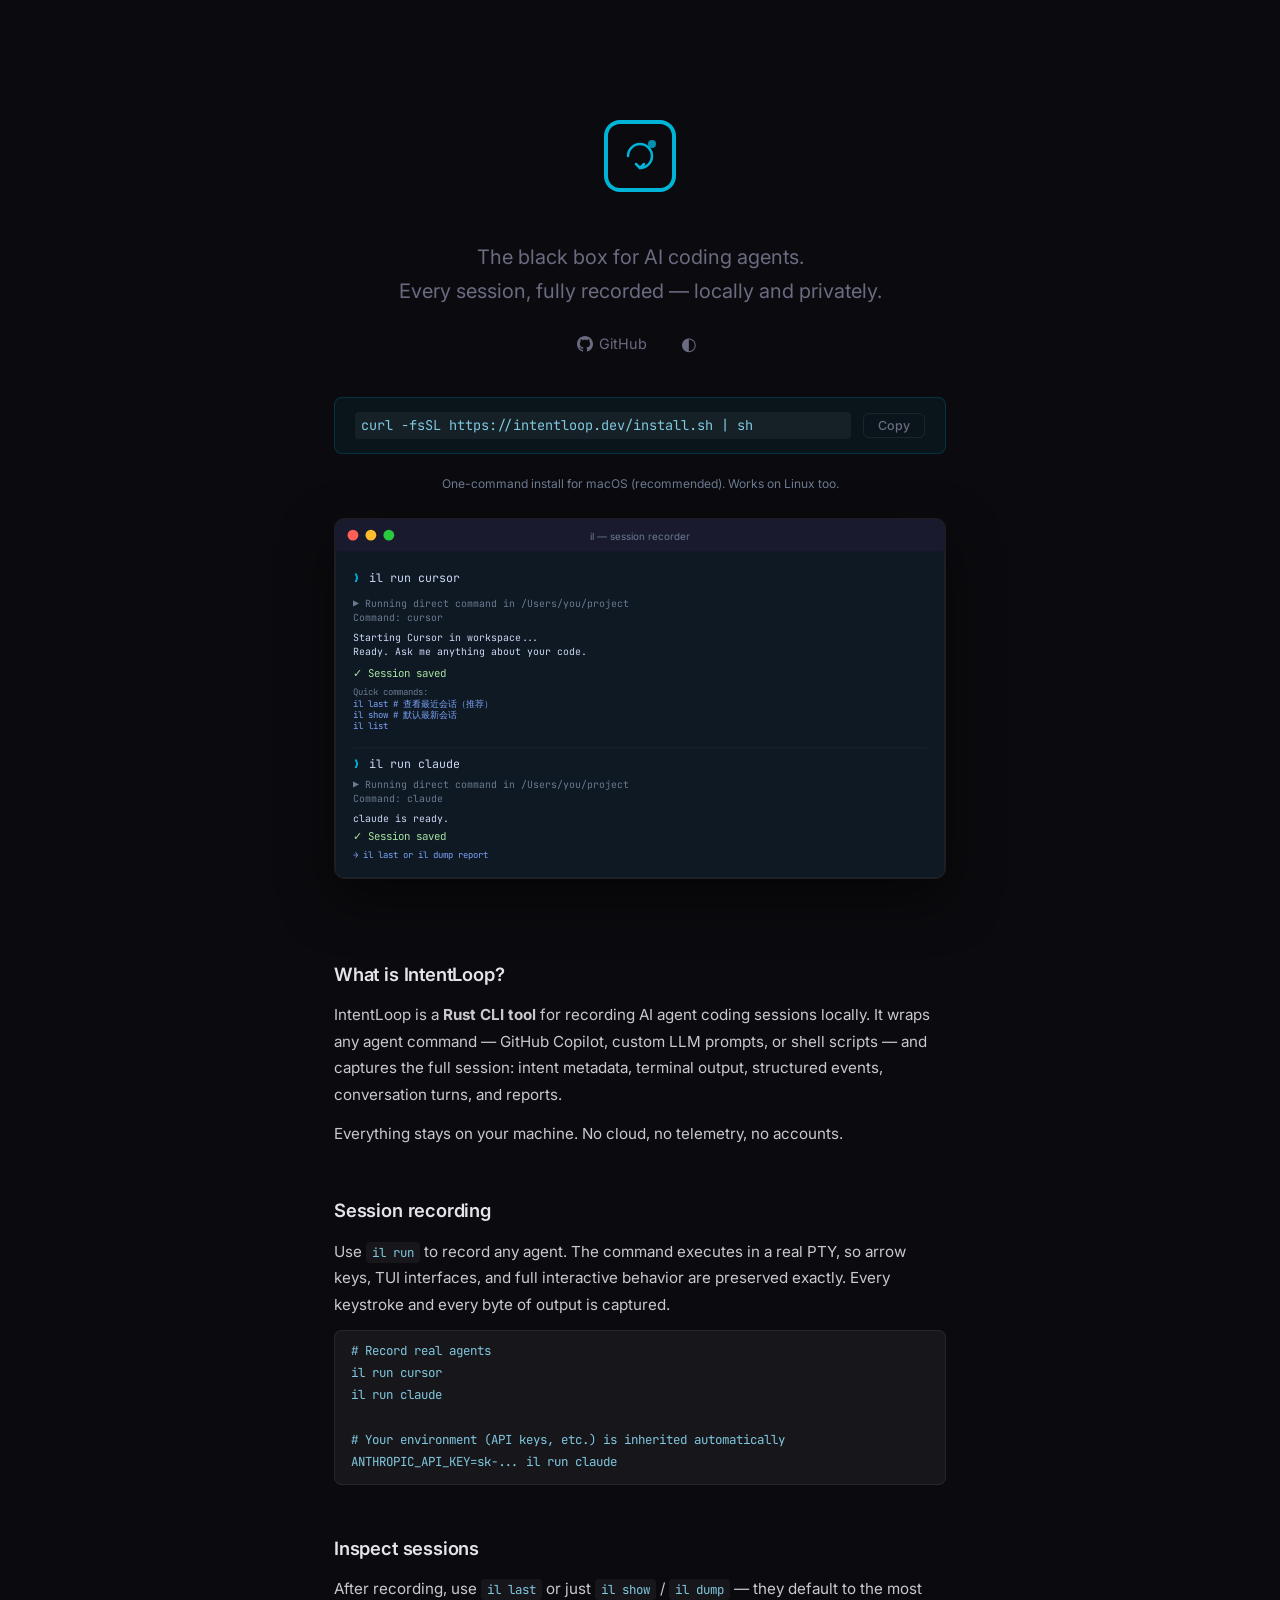
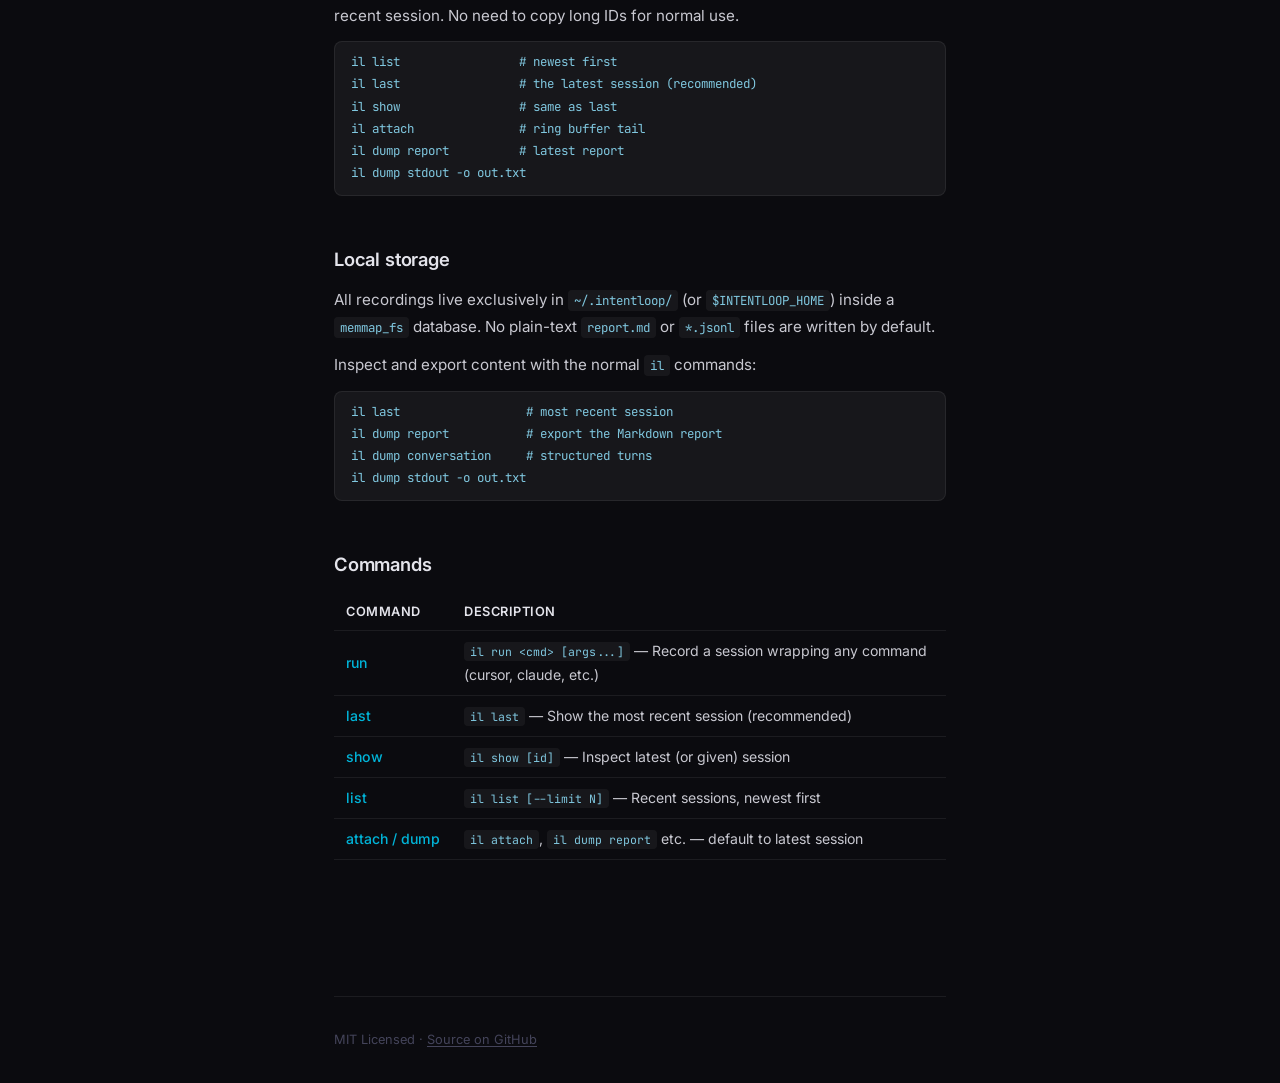
==== commit 7c44c792: "refactor + docs: remove special `il copilot` subcommand; overhaul web/docs to match pure `il run` re" ====
--- a/web/index.html
+++ b/web/index.html
@@ -3,10 +3,10 @@
 <head>
   <meta charset="UTF-8">
   <meta name="viewport" content="width=device-width, initial-scale=1.0">
-  <title>IntentLoop · Local Agent Session Recorder</title>
-  <meta name="description" content="Record, replay, and inspect AI coding agent sessions locally. Wraps any agent CLI and captures structured session data.">
-  <meta property="og:title" content="IntentLoop">
-  <meta property="og:description" content="Local agent session recorder. Record, replay, and inspect AI coding sessions.">
+  <title>IntentLoop · The black box for AI coding agents</title>
+  <meta name="description" content="The black box for AI coding agents. Every session fully recorded — locally and privately.">
+  <meta property="og:title" content="IntentLoop · The black box for AI coding agents">
+  <meta property="og:description" content="The black box for AI coding agents. Record every session locally and privately.">
   <meta property="og:url" content="https://intentloop.dev">
   <meta property="og:type" content="website">
   <link rel="icon" href="logo.svg">
@@ -28,8 +28,8 @@
       </div>
 
       <p class="hero-tagline">
-        Local agent session recorder.<br>
-        Record, replay, and inspect AI coding sessions — privately, on your machine.
+        The black box for AI coding agents.<br>
+        Every session, fully recorded — locally and privately.
       </p>
 
       <div class="hero-links">
@@ -63,41 +63,39 @@
           <circle cx="60" cy="18" r="6" fill="#28c840"/>
           <text x="340" y="23" text-anchor="middle" font-family="Inter,sans-serif" font-size="11" fill="#6a7a90">il — session recorder</text>
 
-          <!-- Run command -->
+          <!-- Main realistic example: il run + real agent -->
           <text x="20" y="70" font-family="JetBrains Mono,monospace" font-size="13" fill="#00b4d8">&#10095;</text>
-          <text x="38" y="70" font-family="JetBrains Mono,monospace" font-size="13" fill="#cdd6f4">il run echo "hello"</text>
+          <text x="38" y="70" font-family="JetBrains Mono,monospace" font-size="13" fill="#cdd6f4">il run cursor</text>
 
-          <!-- Output: session started -->
-          <text x="20" y="100" font-family="JetBrains Mono,monospace" font-size="12" fill="#6a7a90">[il] session started</text>
-          <text x="20" y="120" font-family="JetBrains Mono,monospace" font-size="12" fill="#6a7a90">  id:      </text>
-          <text x="112" y="120" font-family="JetBrains Mono,monospace" font-size="12" fill="#f9e2af">a3f9c1e2-7b44-4d8a</text>
-          <text x="20" y="140" font-family="JetBrains Mono,monospace" font-size="12" fill="#6a7a90">  intent:  </text>
-          <text x="112" y="140" font-family="JetBrains Mono,monospace" font-size="12" fill="#a6e3a1">auth-jwt-001</text>
-          <text x="20" y="160" font-family="JetBrains Mono,monospace" font-size="12" fill="#6a7a90">  storage: </text>
-          <text x="112" y="160" font-family="JetBrains Mono,monospace" font-size="12" fill="#cdd6f4">memmap_fs @ ~/.intentloop</text>
+          <!-- Current real output -->
+          <text x="20" y="98" font-family="JetBrains Mono,monospace" font-size="11" fill="#6a7a90">▶ Running direct command in /Users/you/project</text>
+          <text x="20" y="114" font-family="JetBrains Mono,monospace" font-size="11" fill="#6a7a90">   Command: cursor</text>
 
-          <!-- Command output -->
-          <text x="20" y="190" font-family="JetBrains Mono,monospace" font-size="12" fill="#cdd6f4">hello</text>
+          <text x="20" y="136" font-family="JetBrains Mono,monospace" font-size="11" fill="#cdd6f4">Starting Cursor in workspace...</text>
+          <text x="20" y="152" font-family="JetBrains Mono,monospace" font-size="11" fill="#cdd6f4">Ready. Ask me anything about your code.</text>
 
-          <!-- Session finished -->
-          <text x="20" y="220" font-family="JetBrains Mono,monospace" font-size="12" fill="#6a7a90">[il] session finished — 2.4s</text>
-          <text x="20" y="240" font-family="JetBrains Mono,monospace" font-size="12" fill="#6a7a90">  report:  </text>
-          <text x="112" y="240" font-family="JetBrains Mono,monospace" font-size="12" fill="#7aa2f7">il last   (or il dump report)</text>
+          <text x="20" y="176" font-family="JetBrains Mono,monospace" font-size="12" fill="#a6e3a1">✓ Session saved</text>
+
+          <text x="20" y="196" font-family="JetBrains Mono,monospace" font-size="10" fill="#6a7a90">Quick commands:</text>
+          <text x="20" y="210" font-family="JetBrains Mono,monospace" font-size="10" fill="#7aa2f7">  il last   # 查看最近会话（推荐）</text>
+          <text x="20" y="222" font-family="JetBrains Mono,monospace" font-size="10" fill="#7aa2f7">  il show   # 默认最新会话</text>
+          <text x="20" y="234" font-family="JetBrains Mono,monospace" font-size="10" fill="#7aa2f7">  il list</text>
 
           <!-- Separator -->
-          <line x1="20" y1="262" x2="660" y2="262" stroke="rgba(255,255,255,0.06)" stroke-width="1"/>
+          <line x1="20" y1="255" x2="660" y2="255" stroke="rgba(255,255,255,0.06)" stroke-width="1"/>
 
-          <!-- Copilot command -->
-          <text x="20" y="290" font-family="JetBrains Mono,monospace" font-size="13" fill="#00b4d8">&#10095;</text>
-          <text x="38" y="290" font-family="JetBrains Mono,monospace" font-size="13" fill="#cdd6f4">il copilot -- suggest "refactor auth module"</text>
+          <!-- Second realistic il run example -->
+          <text x="20" y="278" font-family="JetBrains Mono,monospace" font-size="13" fill="#00b4d8">&#10095;</text>
+          <text x="38" y="278" font-family="JetBrains Mono,monospace" font-size="13" fill="#cdd6f4">il run claude</text>
 
-          <!-- Output -->
-          <text x="20" y="320" font-family="JetBrains Mono,monospace" font-size="12" fill="#6a7a90">[il] running gh copilot suggest ...</text>
-          <text x="20" y="340" font-family="JetBrains Mono,monospace" font-size="12" fill="#a6e3a1">✓ PTY session captured</text>
-          <text x="20" y="360" font-family="JetBrains Mono,monospace" font-size="12" fill="#6a7a90">  events:  </text>
-          <text x="112" y="360" font-family="JetBrains Mono,monospace" font-size="12" fill="#cdd6f4">42 events recorded</text>
-          <text x="20" y="380" font-family="JetBrains Mono,monospace" font-size="12" fill="#6a7a90">  dump:    </text>
-          <text x="112" y="380" font-family="JetBrains Mono,monospace" font-size="12" fill="#7aa2f7">il dump stdout   (latest)</text>
+          <text x="20" y="300" font-family="JetBrains Mono,monospace" font-size="11" fill="#6a7a90">▶ Running direct command in /Users/you/project</text>
+          <text x="20" y="316" font-family="JetBrains Mono,monospace" font-size="11" fill="#6a7a90">   Command: claude</text>
+
+          <text x="20" y="338" font-family="JetBrains Mono,monospace" font-size="11" fill="#cdd6f4">claude is ready.</text>
+
+          <text x="20" y="358" font-family="JetBrains Mono,monospace" font-size="12" fill="#a6e3a1">✓ Session saved</text>
+
+          <text x="20" y="378" font-family="JetBrains Mono,monospace" font-size="10" fill="#7aa2f7">→ il last   or   il dump report</text>
         </svg>
       </div>
     </section>
@@ -118,34 +116,17 @@
 
       <h2>Session recording</h2>
       <p>
-        Wrap any command with <code>il run</code> to capture a full session. The command runs inside
-        a real pseudo-terminal (PTY), so interactive tools work exactly as expected. Every keystroke,
-        every line of output, every ANSI escape sequence is recorded.
+        Use <code>il run</code> to record any agent. The command executes in a real PTY,
+        so arrow keys, TUI interfaces, and full interactive behavior are preserved exactly.
+        Every keystroke and every byte of output is captured.
       </p>
       <div class="code-block config-block">
-<pre><code># Record any command as a session
-il run echo "hello"
+<pre><code># Record real agents
+il run cursor
+il run claude
 
-# Any environment your agent needs is inherited automatically
-OPENAI_API_KEY=... il run cursor</code></pre>
-      </div>
-
-      <h2>GitHub Copilot integration</h2>
-      <p>
-        Run GitHub Copilot CLI sessions directly inside IntentLoop with full PTY interaction and transcript capture.
-        IntentLoop auto-detects <code>gh copilot</code> or falls back to <code>gh agent-task</code>, so you
-        always get a recorded session.
-      </p>
-      <div class="code-block config-block">
-<pre><code># Auto-detect backend
-il copilot
-
-# Force a specific backend
-il copilot --mode copilot -- suggest "analyze auth flow"
-il copilot --mode agent-task -- create "Refactor auth module"
-
-# Wait for final result (agent-task)
-il copilot --mode agent-task --wait</code></pre>
+# Your environment (API keys, etc.) is inherited automatically
+ANTHROPIC_API_KEY=sk-... il run claude</code></pre>
       </div>
 
       <h2>Inspect sessions</h2>
@@ -164,30 +145,18 @@
 
       <h2>Local storage</h2>
       <p>
-        All session data is stored in <code>~/.intentloop/</code> (or <code>$INTENTLOOP_HOME</code>)
-        through <code>memmap_fs</code>. IntentLoop no longer creates human-readable
-        <code>sessions/&lt;id&gt;/*.jsonl</code> or <code>report.md</code> files by default.
+        All recordings live exclusively in <code>~/.intentloop/</code> (or <code>$INTENTLOOP_HOME</code>)
+        inside a <code>memmap_fs</code> database. No plain-text <code>report.md</code> or <code>*.jsonl</code> files
+        are written by default.
+      </p>
+      <p>
+        Inspect and export content with the normal <code>il</code> commands:
       </p>
       <div class="code-block config-block">
-<pre><code>~/.intentloop/
-  memmap_fs internal files  # KV + streams + search index + WAL
-
-Streams:
-  sessions/&lt;id&gt;/stdout
-  sessions/&lt;id&gt;/conversation
-  sessions/&lt;id&gt;/report</code></pre>
-      </div>
-
-      <h2>Environment variables</h2>
-      <p>
-        IntentLoop auto-loads <code>.env</code> from the current directory. Configure your LLM provider
-        and API keys per-project without polluting your global environment.
-      </p>
-      <div class="code-block config-block">
-<pre><code>LLM_PROVIDER=openai
-LLM_MODEL=gpt-4o
-LLM_API_KEY=your_key
-INTENTLOOP_HOME=/path/to/custom/store</code></pre>
+<pre><code>il last                  # most recent session
+il dump report           # export the Markdown report
+il dump conversation     # structured turns
+il dump stdout -o out.txt</code></pre>
       </div>
 
       <h2>Commands</h2>
@@ -196,20 +165,13 @@
           <tr><th>Command</th><th>Description</th></tr>
         </thead>
         <tbody>
-          <tr><td>run</td><td><code>il run &lt;cmd&gt; [args...]</code> — Record a session wrapping any command</td></tr>
-          <tr><td>copilot</td><td><code>il copilot [--mode auto|copilot|agent-task]</code> — Run GitHub Copilot in a recorded session</td></tr>
+          <tr><td>run</td><td><code>il run &lt;cmd&gt; [args...]</code> — Record a session wrapping any command (cursor, claude, etc.)</td></tr>
           <tr><td>last</td><td><code>il last</code> — Show the most recent session (recommended)</td></tr>
           <tr><td>show</td><td><code>il show [id]</code> — Inspect latest (or given) session</td></tr>
           <tr><td>list</td><td><code>il list [--limit N]</code> — Recent sessions, newest first</td></tr>
           <tr><td>attach / dump</td><td><code>il attach</code>, <code>il dump report</code> etc. — default to latest session</td></tr>
         </tbody>
       </table>
-
-      <h2>Single binary</h2>
-      <p>
-        Written in Rust. Compiles to a single, fast binary. macOS and Linux: <code>curl -fsSL https://intentloop.dev/install.sh | sh</code> (recommended).
-        No runtime dependencies, no containers, no cloud services required.
-      </p>
 
     </section>
 
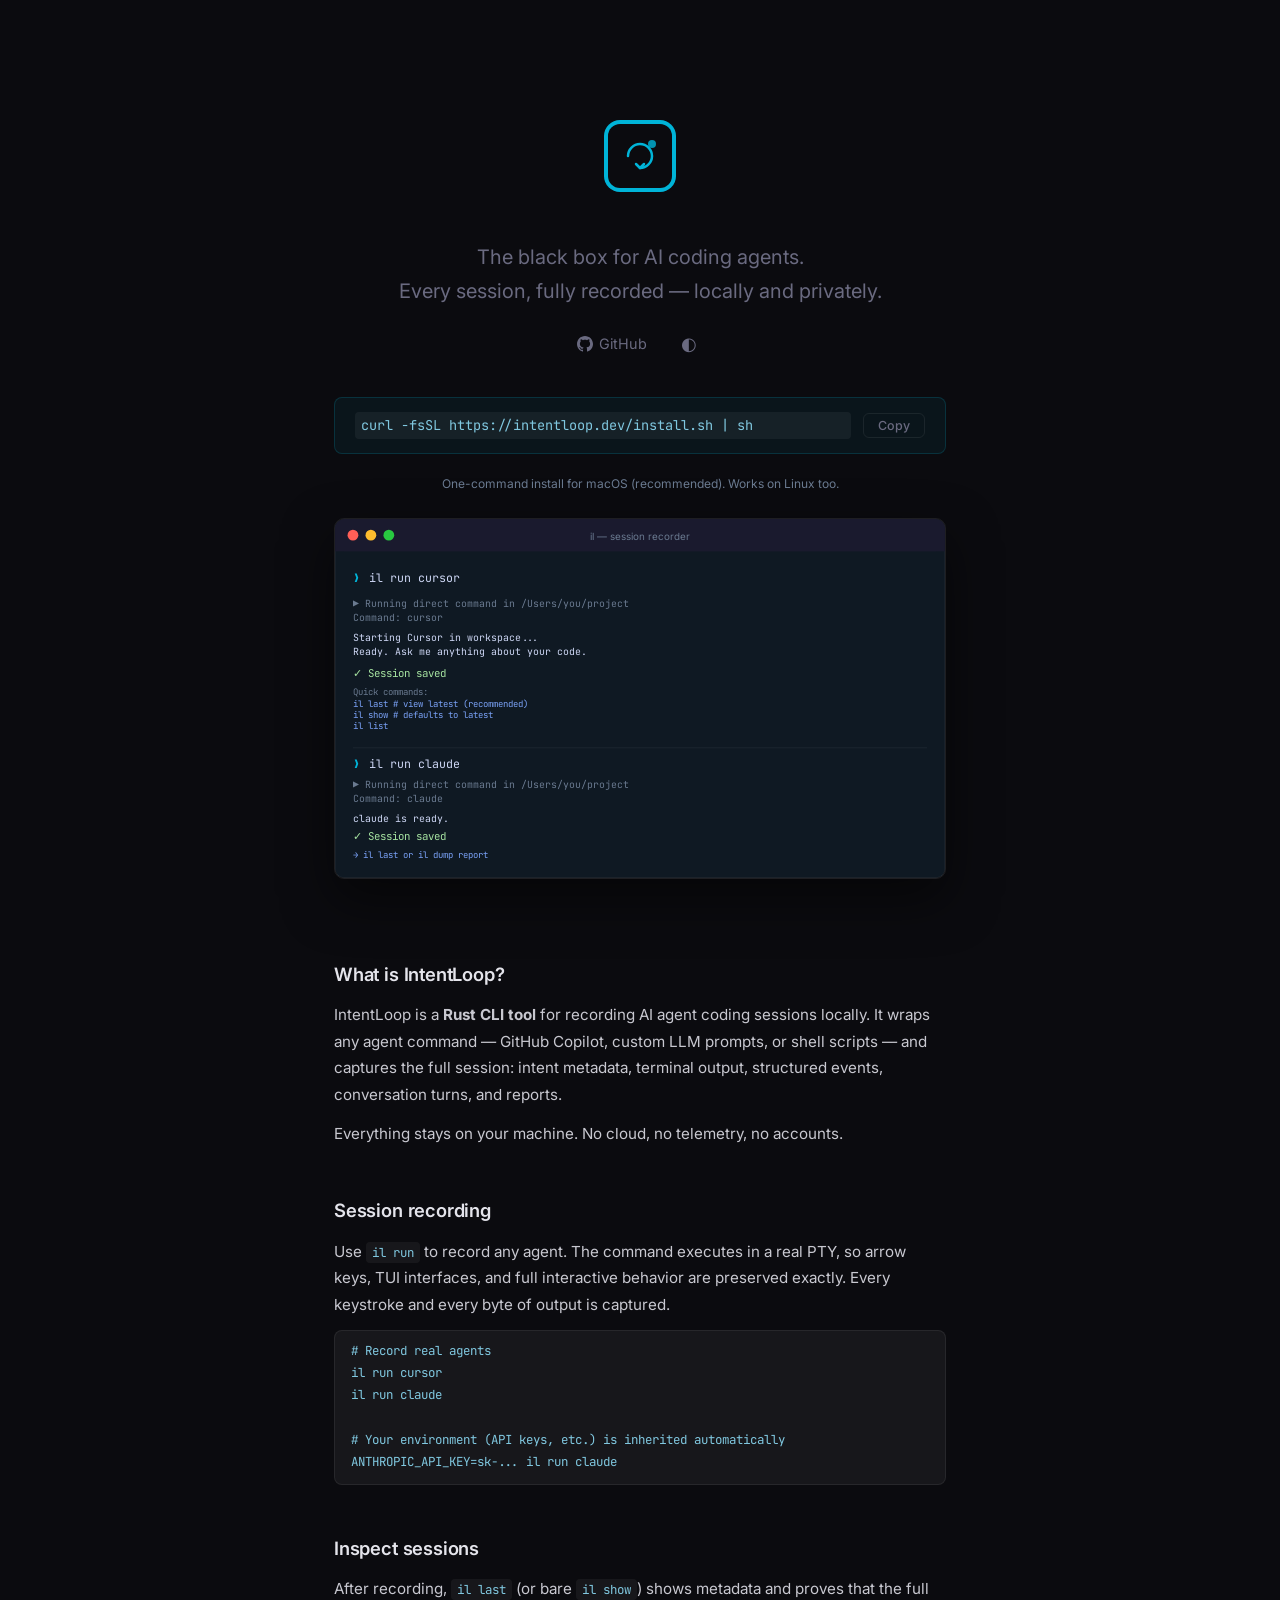
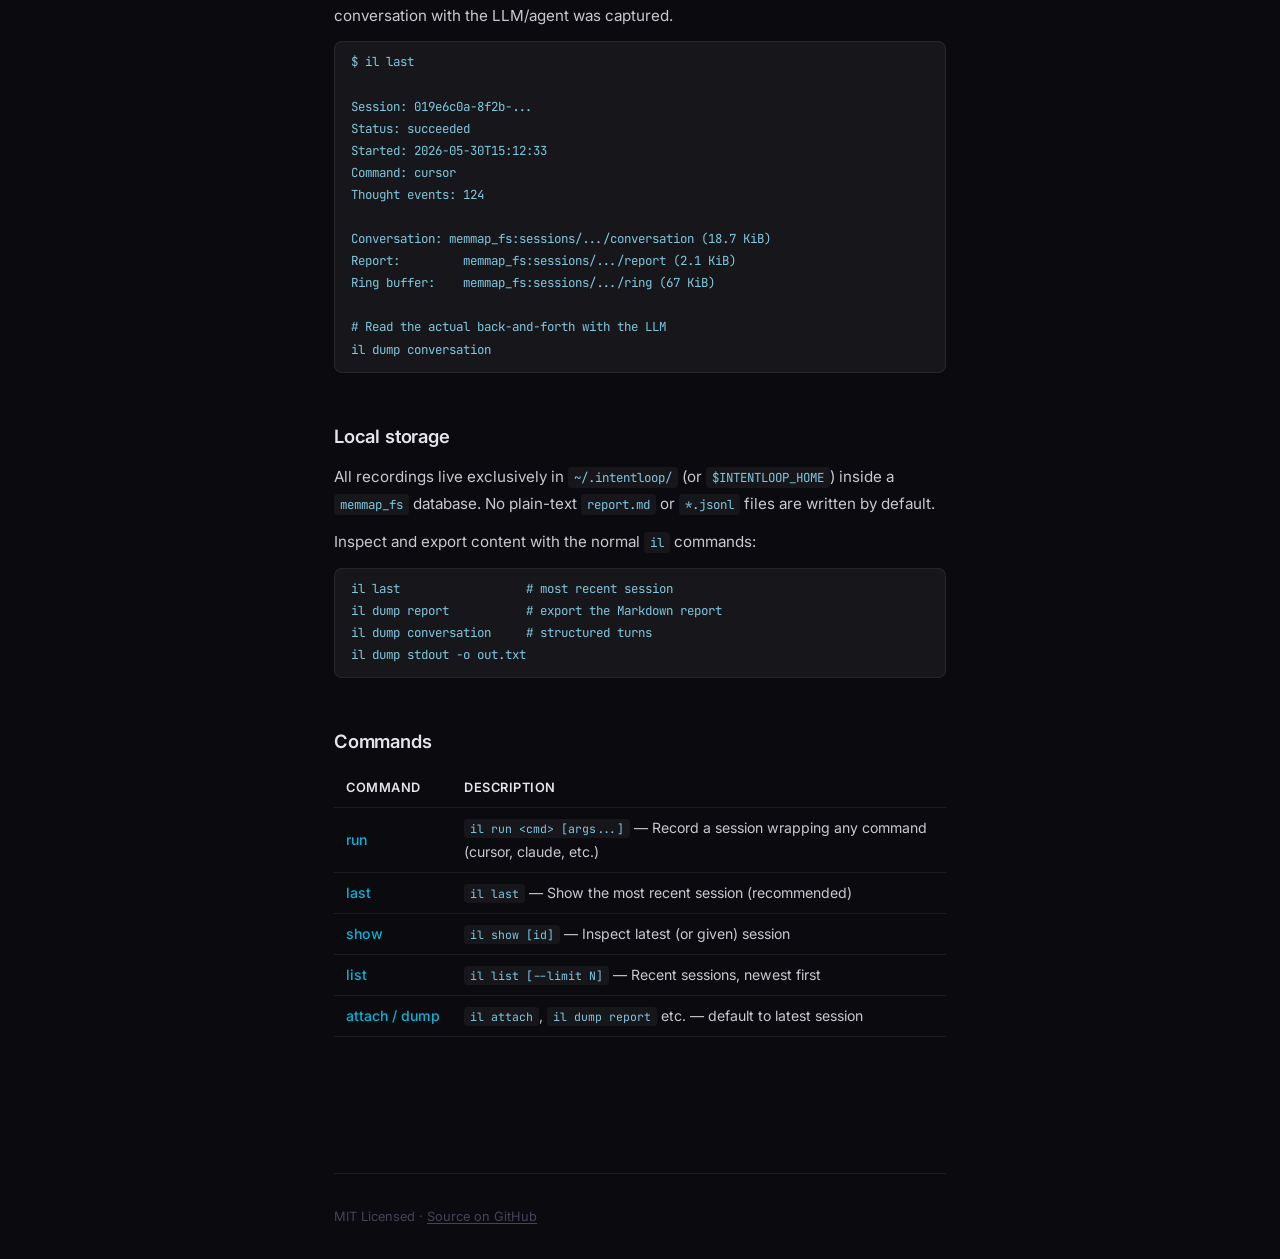
==== commit 33d7aa00: "docs: add concrete `il last` / `il show` example proving full LLM conversation capture - "Inspect se" ====
--- a/web/index.html
+++ b/web/index.html
@@ -77,8 +77,8 @@
           <text x="20" y="176" font-family="JetBrains Mono,monospace" font-size="12" fill="#a6e3a1">✓ Session saved</text>
 
           <text x="20" y="196" font-family="JetBrains Mono,monospace" font-size="10" fill="#6a7a90">Quick commands:</text>
-          <text x="20" y="210" font-family="JetBrains Mono,monospace" font-size="10" fill="#7aa2f7">  il last   # 查看最近会话（推荐）</text>
-          <text x="20" y="222" font-family="JetBrains Mono,monospace" font-size="10" fill="#7aa2f7">  il show   # 默认最新会话</text>
+          <text x="20" y="210" font-family="JetBrains Mono,monospace" font-size="10" fill="#7aa2f7">  il last   # view latest (recommended)</text>
+          <text x="20" y="222" font-family="JetBrains Mono,monospace" font-size="10" fill="#7aa2f7">  il show   # defaults to latest</text>
           <text x="20" y="234" font-family="JetBrains Mono,monospace" font-size="10" fill="#7aa2f7">  il list</text>
 
           <!-- Separator -->
@@ -131,16 +131,23 @@
 
       <h2>Inspect sessions</h2>
       <p>
-        After recording, use <code>il last</code> or just <code>il show</code> / <code>il dump</code> — they default to the most recent session.
-        No need to copy long IDs for normal use.
+        After recording, <code>il last</code> (or bare <code>il show</code>) shows metadata and proves that the full conversation with the LLM/agent was captured.
       </p>
       <div class="code-block config-block">
-<pre><code>il list                 # newest first
-il last                 # the latest session (recommended)
-il show                 # same as last
-il attach               # ring buffer tail
-il dump report          # latest report
-il dump stdout -o out.txt</code></pre>
+<pre><code>$ il last
+
+Session: 019e6c0a-8f2b-...
+Status: succeeded
+Started: 2026-05-30T15:12:33
+Command: cursor
+Thought events: 124
+
+Conversation: memmap_fs:sessions/.../conversation (18.7 KiB)
+Report:         memmap_fs:sessions/.../report (2.1 KiB)
+Ring buffer:    memmap_fs:sessions/.../ring (67 KiB)
+
+# Read the actual back-and-forth with the LLM
+il dump conversation</code></pre>
       </div>
 
       <h2>Local storage</h2>
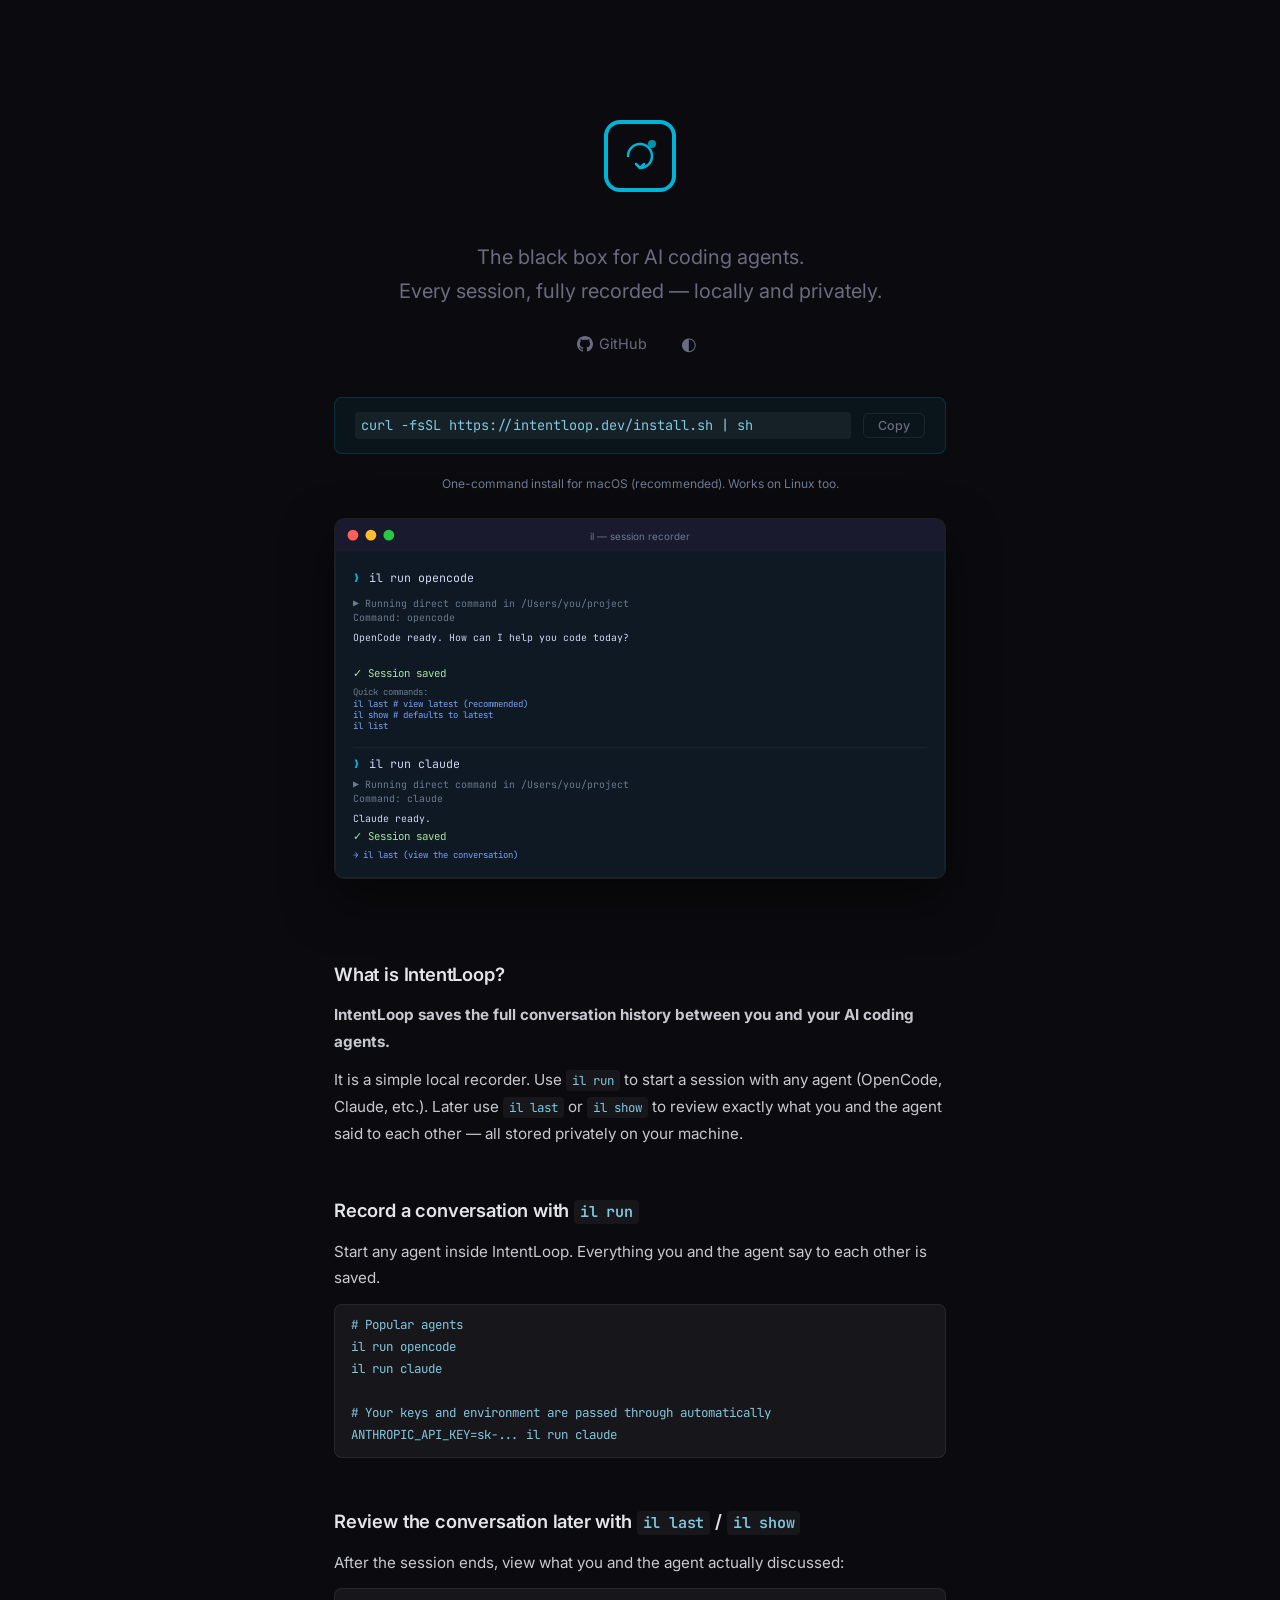
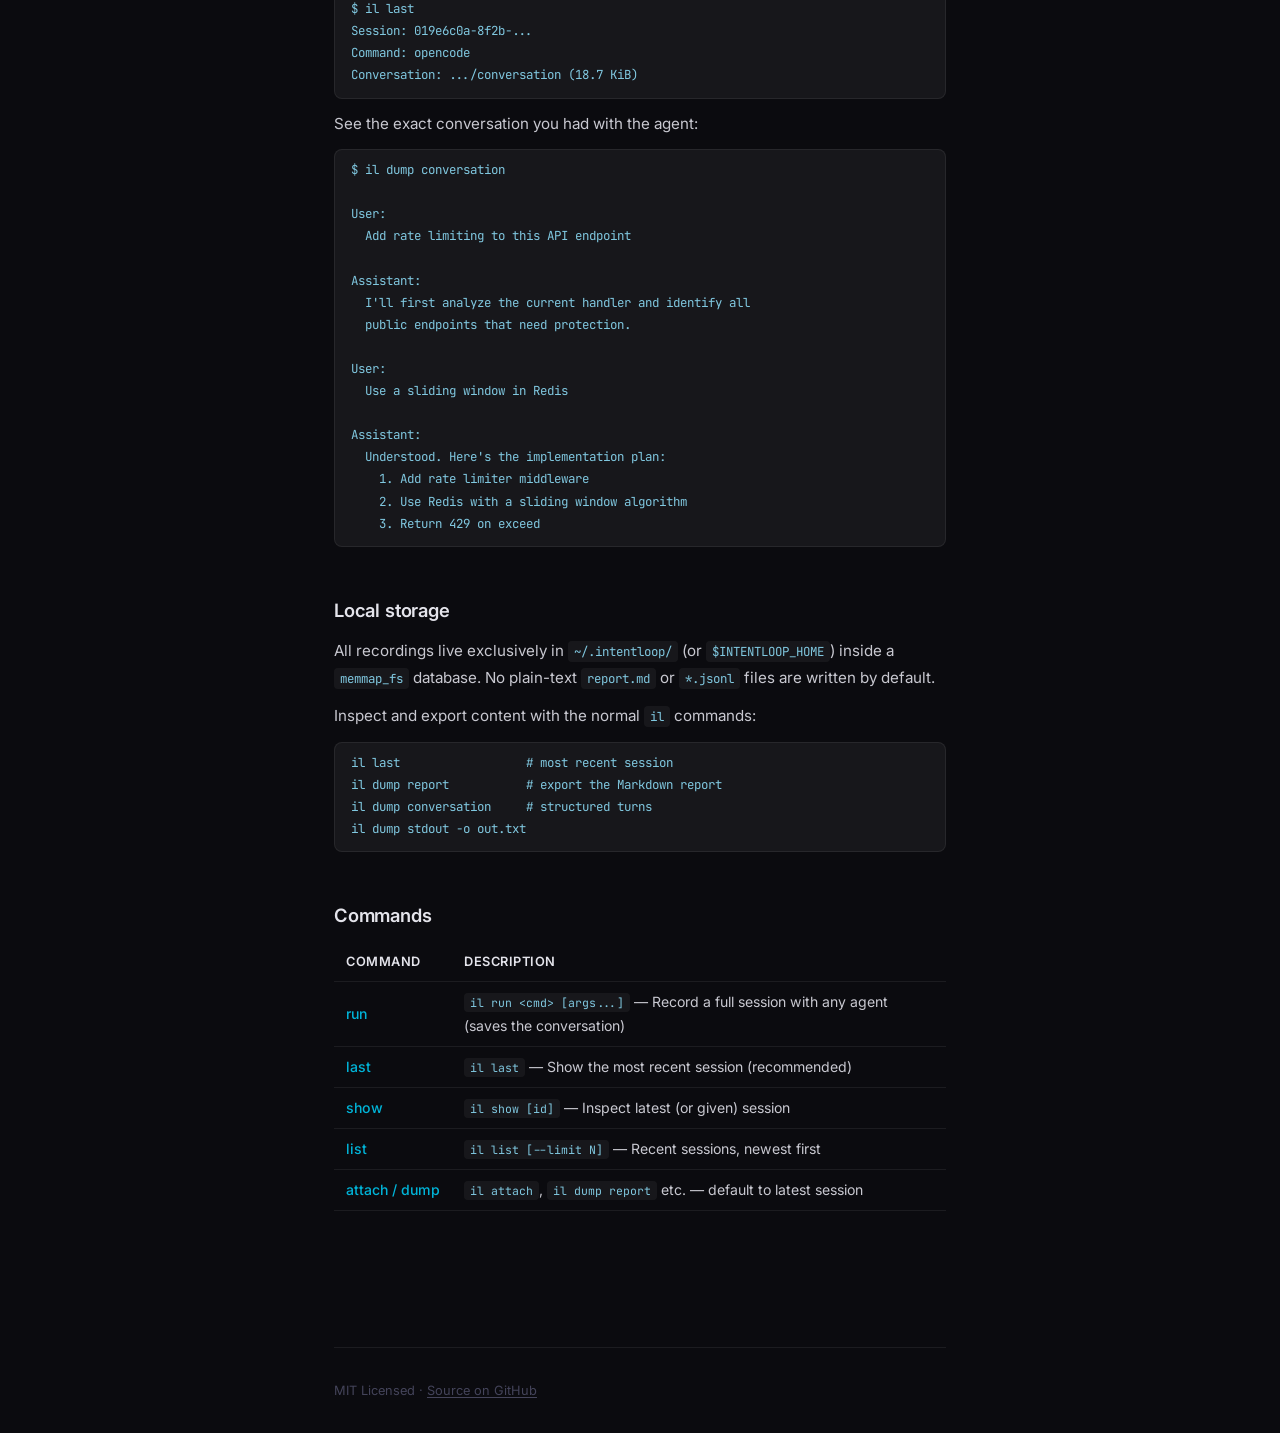
==== commit ed1c8888: "docs: restructure web page to center on `il run` (save conversation) + `il last`/`il show` (review c" ====
--- a/web/index.html
+++ b/web/index.html
@@ -63,16 +63,15 @@
           <circle cx="60" cy="18" r="6" fill="#28c840"/>
           <text x="340" y="23" text-anchor="middle" font-family="Inter,sans-serif" font-size="11" fill="#6a7a90">il — session recorder</text>
 
-          <!-- Main realistic example: il run + real agent -->
+          <!-- Main example: record a session -->
           <text x="20" y="70" font-family="JetBrains Mono,monospace" font-size="13" fill="#00b4d8">&#10095;</text>
-          <text x="38" y="70" font-family="JetBrains Mono,monospace" font-size="13" fill="#cdd6f4">il run cursor</text>
+          <text x="38" y="70" font-family="JetBrains Mono,monospace" font-size="13" fill="#cdd6f4">il run opencode</text>
 
           <!-- Current real output -->
           <text x="20" y="98" font-family="JetBrains Mono,monospace" font-size="11" fill="#6a7a90">▶ Running direct command in /Users/you/project</text>
-          <text x="20" y="114" font-family="JetBrains Mono,monospace" font-size="11" fill="#6a7a90">   Command: cursor</text>
-
-          <text x="20" y="136" font-family="JetBrains Mono,monospace" font-size="11" fill="#cdd6f4">Starting Cursor in workspace...</text>
-          <text x="20" y="152" font-family="JetBrains Mono,monospace" font-size="11" fill="#cdd6f4">Ready. Ask me anything about your code.</text>
+          <text x="20" y="114" font-family="JetBrains Mono,monospace" font-size="11" fill="#6a7a90">   Command: opencode</text>
+
+          <text x="20" y="136" font-family="JetBrains Mono,monospace" font-size="11" fill="#cdd6f4">OpenCode ready. How can I help you code today?</text>
 
           <text x="20" y="176" font-family="JetBrains Mono,monospace" font-size="12" fill="#a6e3a1">✓ Session saved</text>
 
@@ -84,18 +83,18 @@
           <!-- Separator -->
           <line x1="20" y1="255" x2="660" y2="255" stroke="rgba(255,255,255,0.06)" stroke-width="1"/>
 
-          <!-- Second realistic il run example -->
+          <!-- Second example -->
           <text x="20" y="278" font-family="JetBrains Mono,monospace" font-size="13" fill="#00b4d8">&#10095;</text>
           <text x="38" y="278" font-family="JetBrains Mono,monospace" font-size="13" fill="#cdd6f4">il run claude</text>
 
           <text x="20" y="300" font-family="JetBrains Mono,monospace" font-size="11" fill="#6a7a90">▶ Running direct command in /Users/you/project</text>
           <text x="20" y="316" font-family="JetBrains Mono,monospace" font-size="11" fill="#6a7a90">   Command: claude</text>
 
-          <text x="20" y="338" font-family="JetBrains Mono,monospace" font-size="11" fill="#cdd6f4">claude is ready.</text>
+          <text x="20" y="338" font-family="JetBrains Mono,monospace" font-size="11" fill="#cdd6f4">Claude ready.</text>
 
           <text x="20" y="358" font-family="JetBrains Mono,monospace" font-size="12" fill="#a6e3a1">✓ Session saved</text>
 
-          <text x="20" y="378" font-family="JetBrains Mono,monospace" font-size="10" fill="#7aa2f7">→ il last   or   il dump report</text>
+          <text x="20" y="378" font-family="JetBrains Mono,monospace" font-size="10" fill="#7aa2f7">→ il last   (view the conversation)</text>
         </svg>
       </div>
     </section>
@@ -106,48 +105,59 @@
 
       <h2>What is IntentLoop?</h2>
       <p>
-        IntentLoop is a <strong>Rust CLI tool</strong> for recording AI agent coding sessions locally.
-        It wraps any agent command — GitHub Copilot, custom LLM prompts, or shell scripts — and captures
-        the full session: intent metadata, terminal output, structured events, conversation turns, and reports.
-      </p>
-      <p>
-        Everything stays on your machine. No cloud, no telemetry, no accounts.
-      </p>
-
-      <h2>Session recording</h2>
-      <p>
-        Use <code>il run</code> to record any agent. The command executes in a real PTY,
-        so arrow keys, TUI interfaces, and full interactive behavior are preserved exactly.
-        Every keystroke and every byte of output is captured.
-      </p>
-      <div class="code-block config-block">
-<pre><code># Record real agents
-il run cursor
+        <strong>IntentLoop saves the full conversation history between you and your AI coding agents.</strong>
+      </p>
+      <p>
+        It is a simple local recorder. Use <code>il run</code> to start a session with any agent
+        (OpenCode, Claude, etc.). Later use <code>il last</code> or <code>il show</code>
+        to review exactly what you and the agent said to each other — all stored privately on your machine.
+      </p>
+
+      <h2>Record a conversation with <code>il run</code></h2>
+      <p>
+        Start any agent inside IntentLoop. Everything you and the agent say to each other is saved.
+      </p>
+      <div class="code-block config-block">
+<pre><code># Popular agents
+il run opencode
 il run claude
 
-# Your environment (API keys, etc.) is inherited automatically
+# Your keys and environment are passed through automatically
 ANTHROPIC_API_KEY=sk-... il run claude</code></pre>
       </div>
 
-      <h2>Inspect sessions</h2>
-      <p>
-        After recording, <code>il last</code> (or bare <code>il show</code>) shows metadata and proves that the full conversation with the LLM/agent was captured.
+      <h2>Review the conversation later with <code>il last</code> / <code>il show</code></h2>
+      <p>
+        After the session ends, view what you and the agent actually discussed:
       </p>
       <div class="code-block config-block">
 <pre><code>$ il last
-
 Session: 019e6c0a-8f2b-...
-Status: succeeded
-Started: 2026-05-30T15:12:33
-Command: cursor
-Thought events: 124
-
-Conversation: memmap_fs:sessions/.../conversation (18.7 KiB)
-Report:         memmap_fs:sessions/.../report (2.1 KiB)
-Ring buffer:    memmap_fs:sessions/.../ring (67 KiB)
-
-# Read the actual back-and-forth with the LLM
-il dump conversation</code></pre>
+Command: opencode
+Conversation: .../conversation (18.7 KiB)</code></pre>
+      </div>
+
+      <p>
+        See the exact conversation you had with the agent:
+      </p>
+      <div class="code-block config-block">
+<pre><code>$ il dump conversation
+
+User:
+  Add rate limiting to this API endpoint
+
+Assistant:
+  I'll first analyze the current handler and identify all 
+  public endpoints that need protection.
+
+User:
+  Use a sliding window in Redis
+
+Assistant:
+  Understood. Here's the implementation plan:
+    1. Add rate limiter middleware
+    2. Use Redis with a sliding window algorithm
+    3. Return 429 on exceed</code></pre>
       </div>
 
       <h2>Local storage</h2>
@@ -172,7 +182,7 @@
           <tr><th>Command</th><th>Description</th></tr>
         </thead>
         <tbody>
-          <tr><td>run</td><td><code>il run &lt;cmd&gt; [args...]</code> — Record a session wrapping any command (cursor, claude, etc.)</td></tr>
+          <tr><td>run</td><td><code>il run &lt;cmd&gt; [args...]</code> — Record a full session with any agent (saves the conversation)</td></tr>
           <tr><td>last</td><td><code>il last</code> — Show the most recent session (recommended)</td></tr>
           <tr><td>show</td><td><code>il show [id]</code> — Inspect latest (or given) session</td></tr>
           <tr><td>list</td><td><code>il list [--limit N]</code> — Recent sessions, newest first</td></tr>
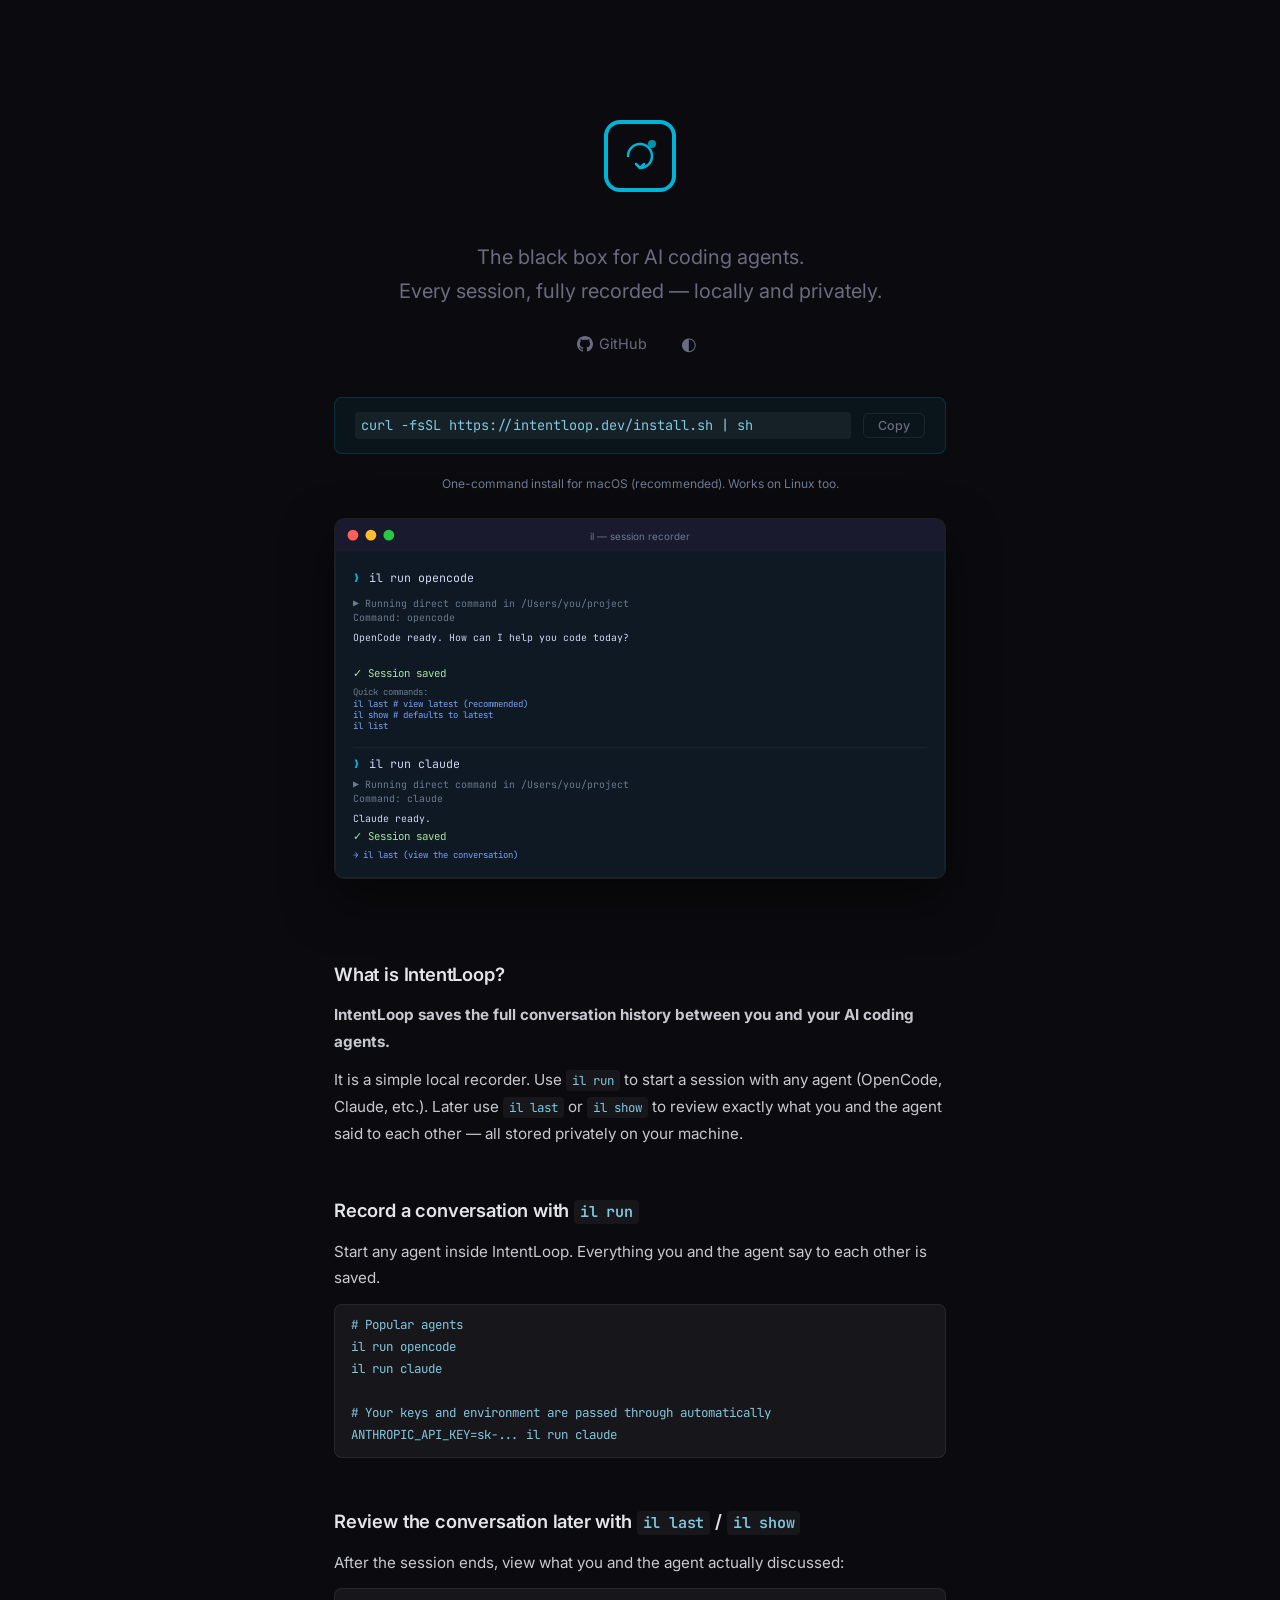
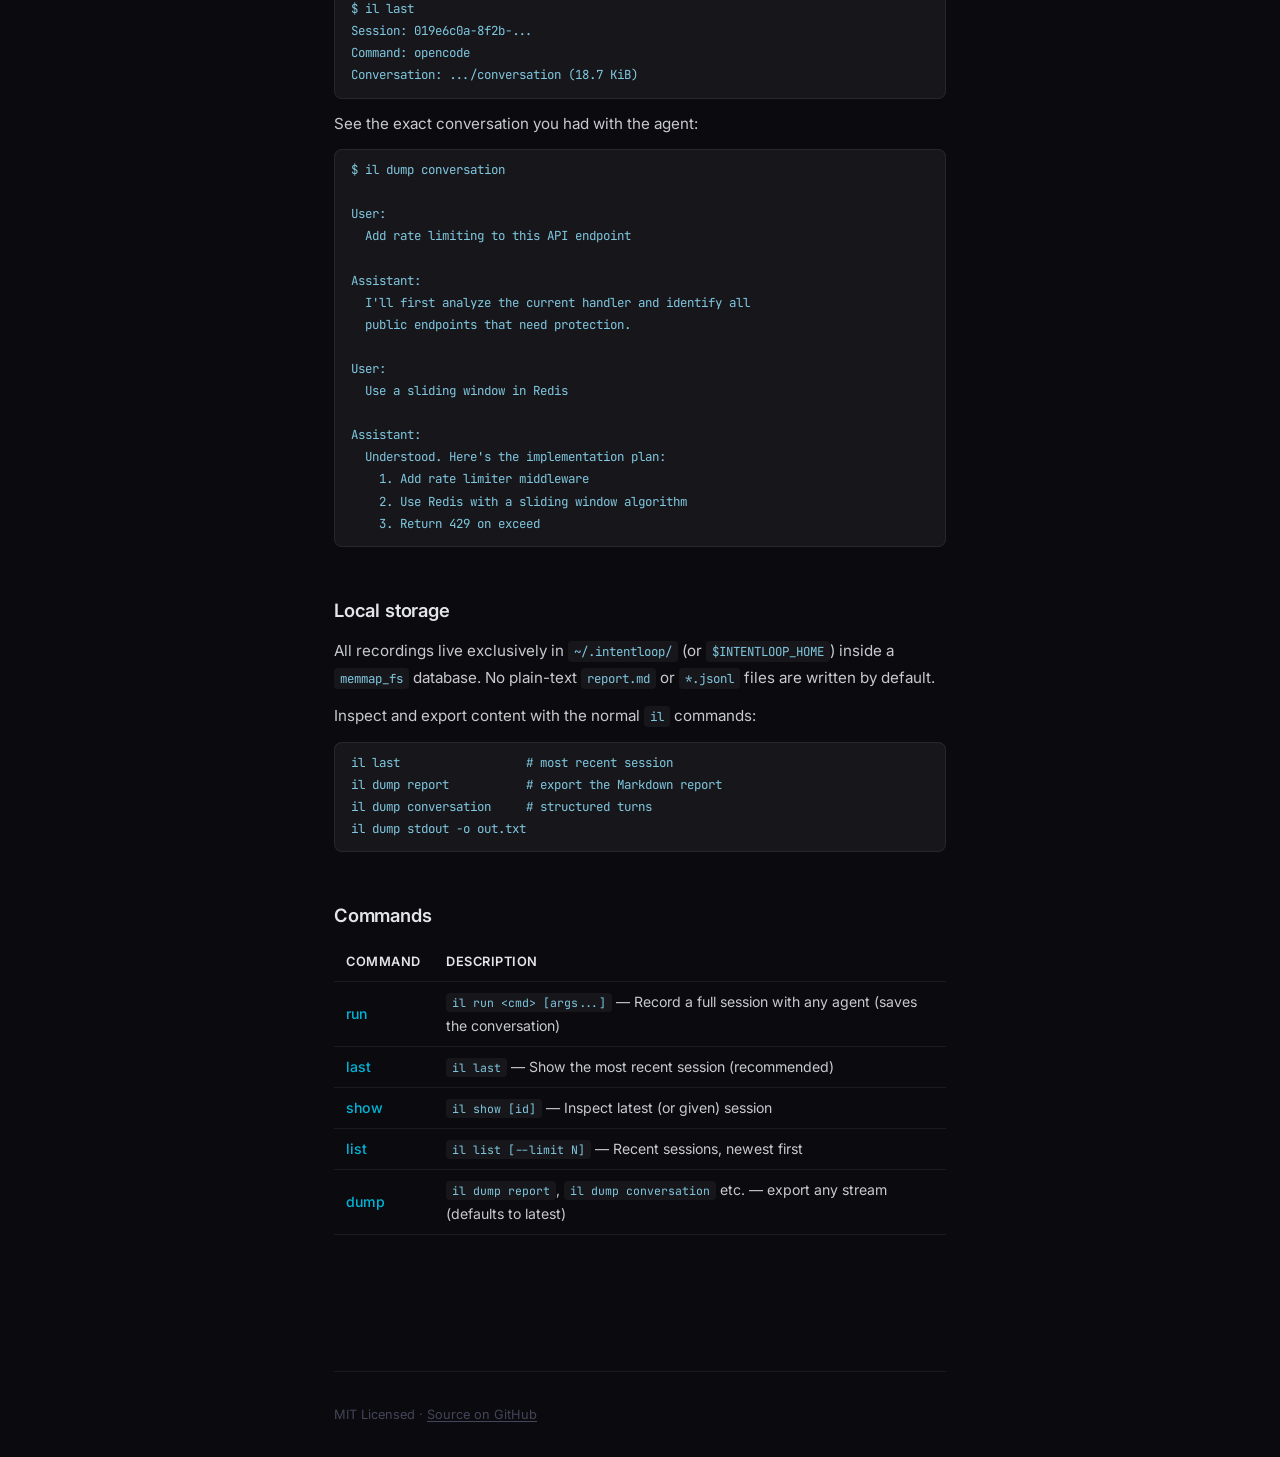
==== commit 46862c06: "refactor: remove `il attach` command entirely The attach functionality (replaying ring buffer tail) " ====
--- a/web/index.html
+++ b/web/index.html
@@ -186,7 +186,7 @@
           <tr><td>last</td><td><code>il last</code> — Show the most recent session (recommended)</td></tr>
           <tr><td>show</td><td><code>il show [id]</code> — Inspect latest (or given) session</td></tr>
           <tr><td>list</td><td><code>il list [--limit N]</code> — Recent sessions, newest first</td></tr>
-          <tr><td>attach / dump</td><td><code>il attach</code>, <code>il dump report</code> etc. — default to latest session</td></tr>
+          <tr><td>dump</td><td><code>il dump report</code>, <code>il dump conversation</code> etc. — export any stream (defaults to latest)</td></tr>
         </tbody>
       </table>
 
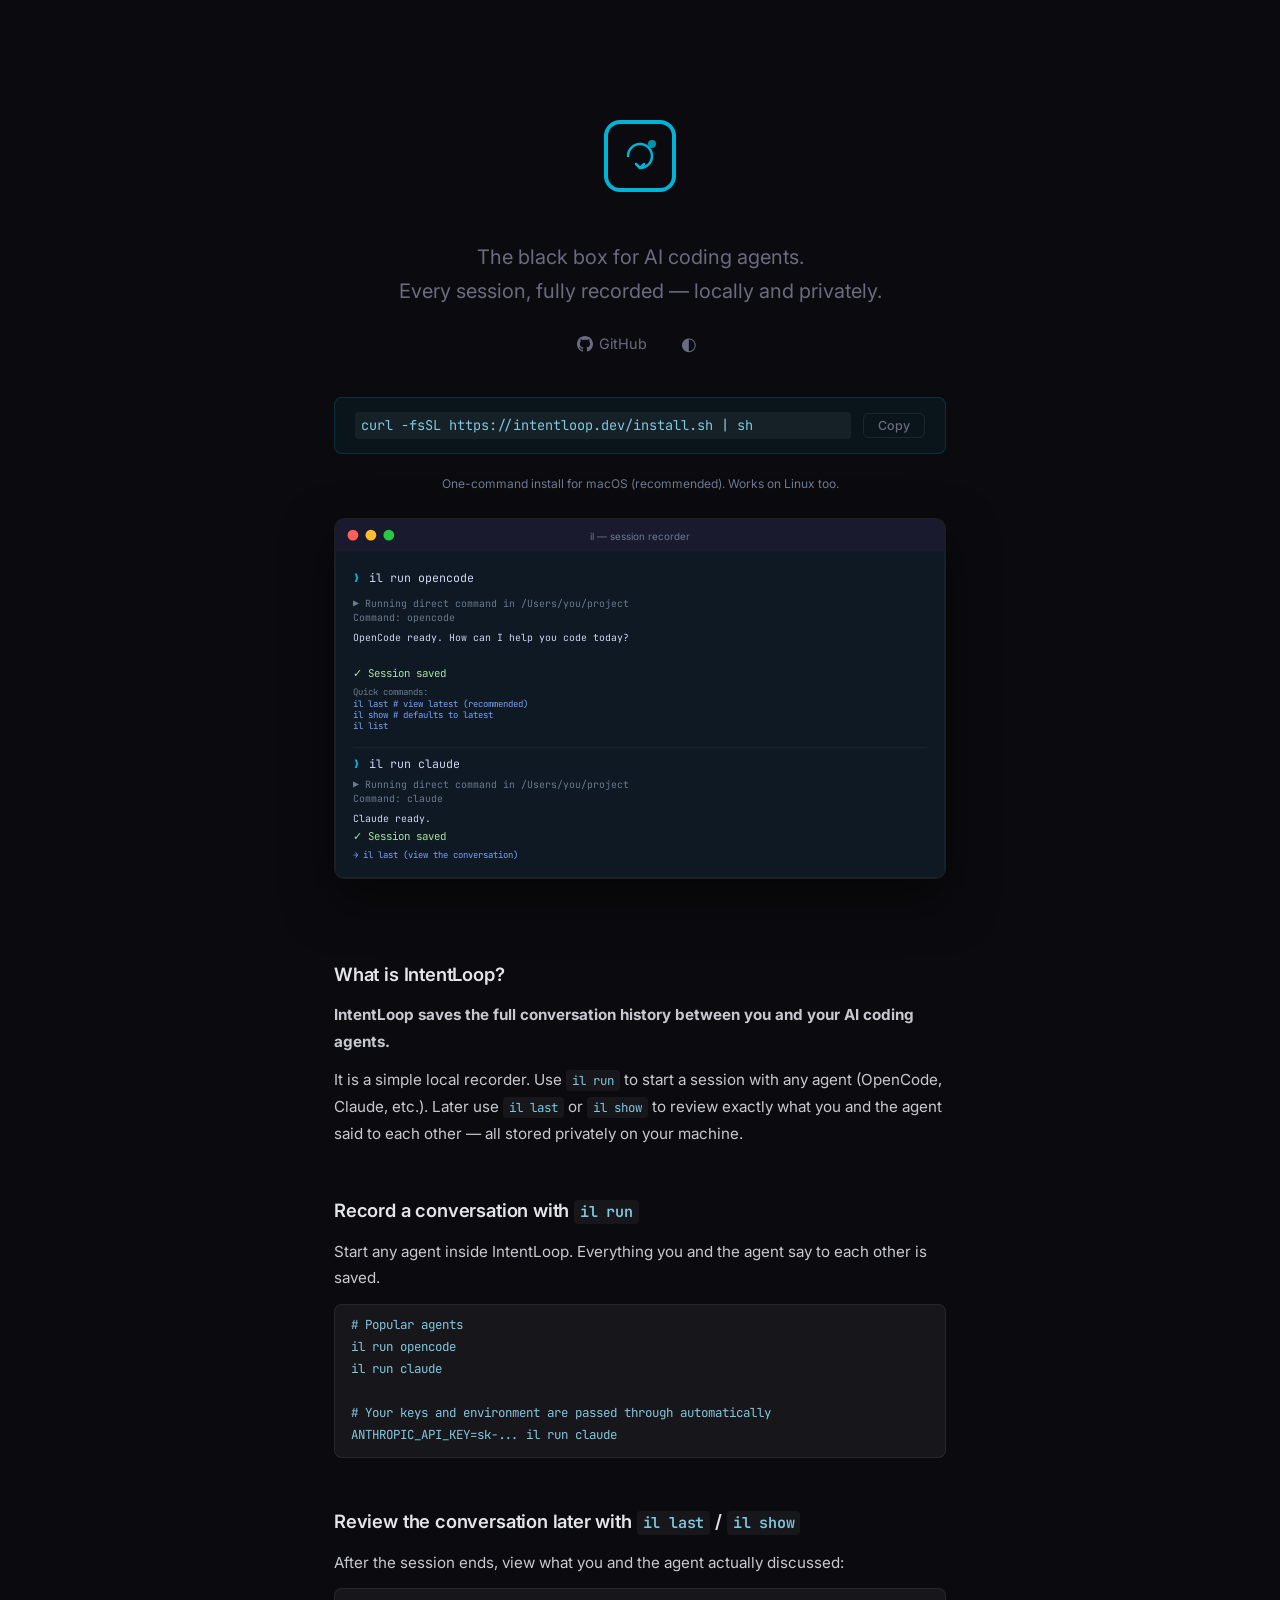
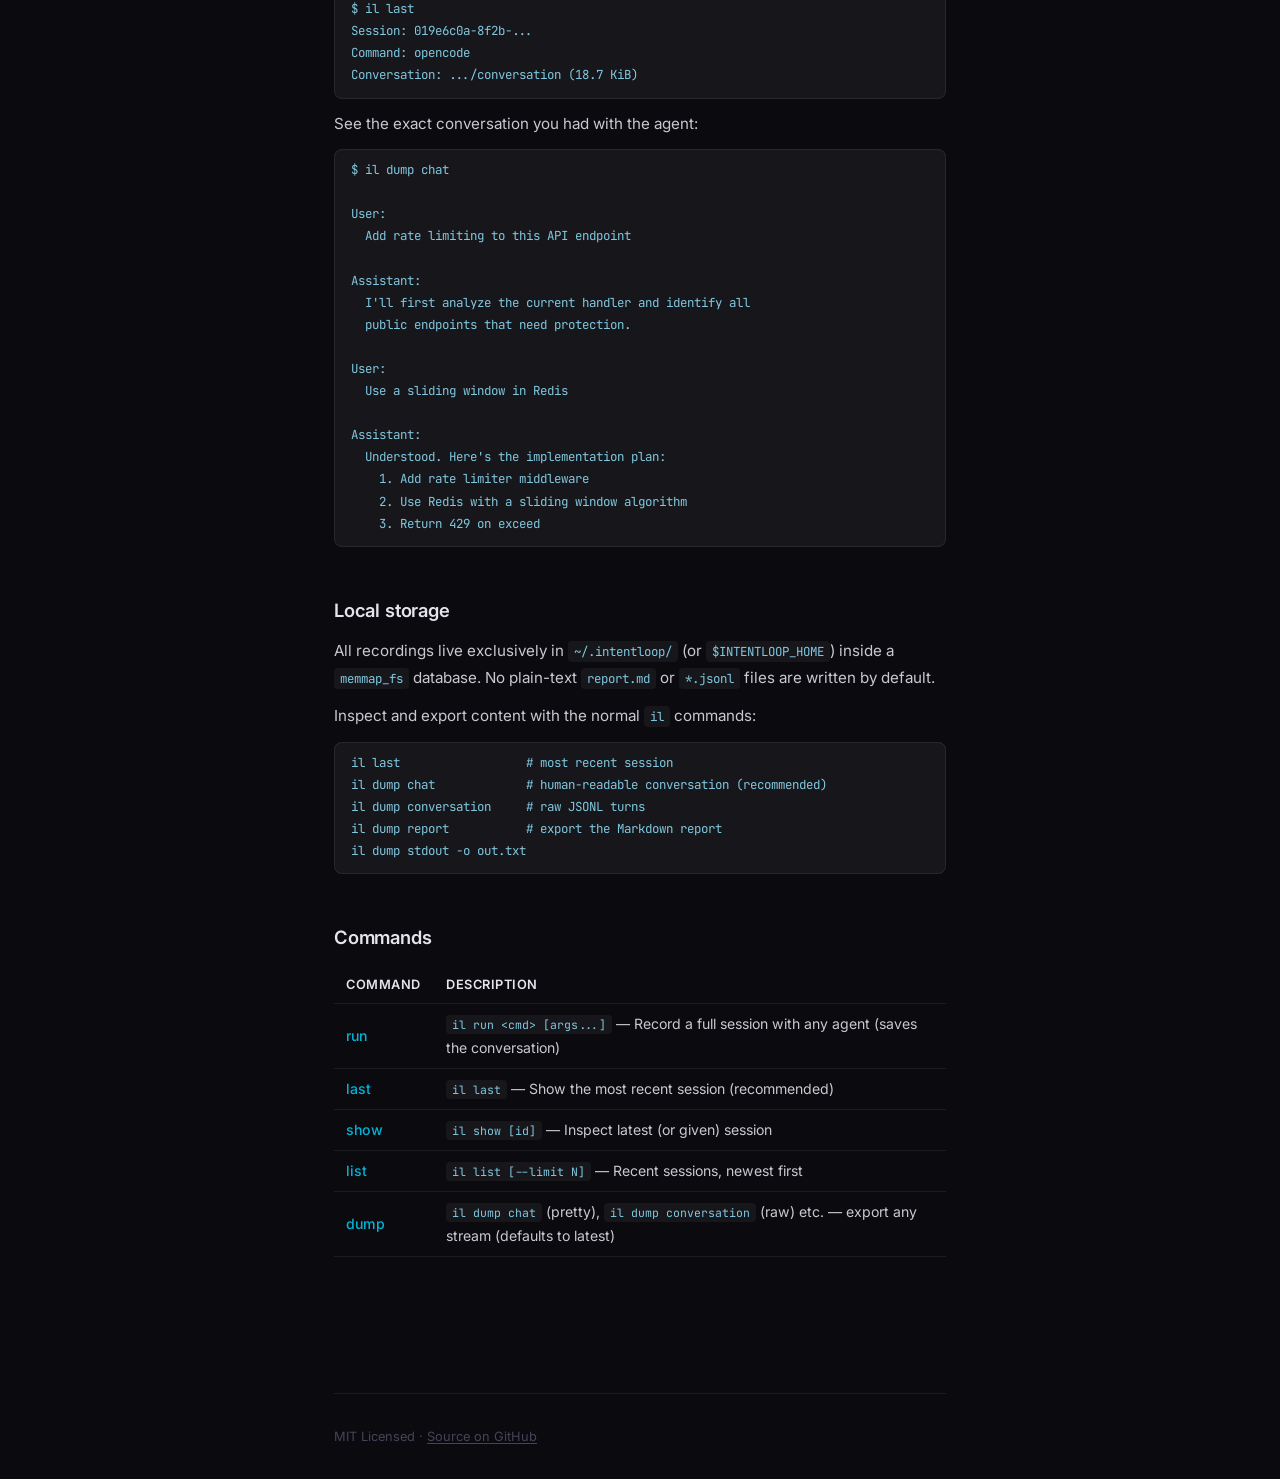
==== commit 7e369b6c: "docs: recommend `il dump chat` as primary command for viewing conversations - Update web/index.html " ====
--- a/web/index.html
+++ b/web/index.html
@@ -141,7 +141,7 @@
         See the exact conversation you had with the agent:
       </p>
       <div class="code-block config-block">
-<pre><code>$ il dump conversation
+<pre><code>$ il dump chat
 
 User:
   Add rate limiting to this API endpoint
@@ -171,8 +171,9 @@
       </p>
       <div class="code-block config-block">
 <pre><code>il last                  # most recent session
+il dump chat             # human-readable conversation (recommended)
+il dump conversation     # raw JSONL turns
 il dump report           # export the Markdown report
-il dump conversation     # structured turns
 il dump stdout -o out.txt</code></pre>
       </div>
 
@@ -186,7 +187,7 @@
           <tr><td>last</td><td><code>il last</code> — Show the most recent session (recommended)</td></tr>
           <tr><td>show</td><td><code>il show [id]</code> — Inspect latest (or given) session</td></tr>
           <tr><td>list</td><td><code>il list [--limit N]</code> — Recent sessions, newest first</td></tr>
-          <tr><td>dump</td><td><code>il dump report</code>, <code>il dump conversation</code> etc. — export any stream (defaults to latest)</td></tr>
+          <tr><td>dump</td><td><code>il dump chat</code> (pretty), <code>il dump conversation</code> (raw) etc. — export any stream (defaults to latest)</td></tr>
         </tbody>
       </table>
 
